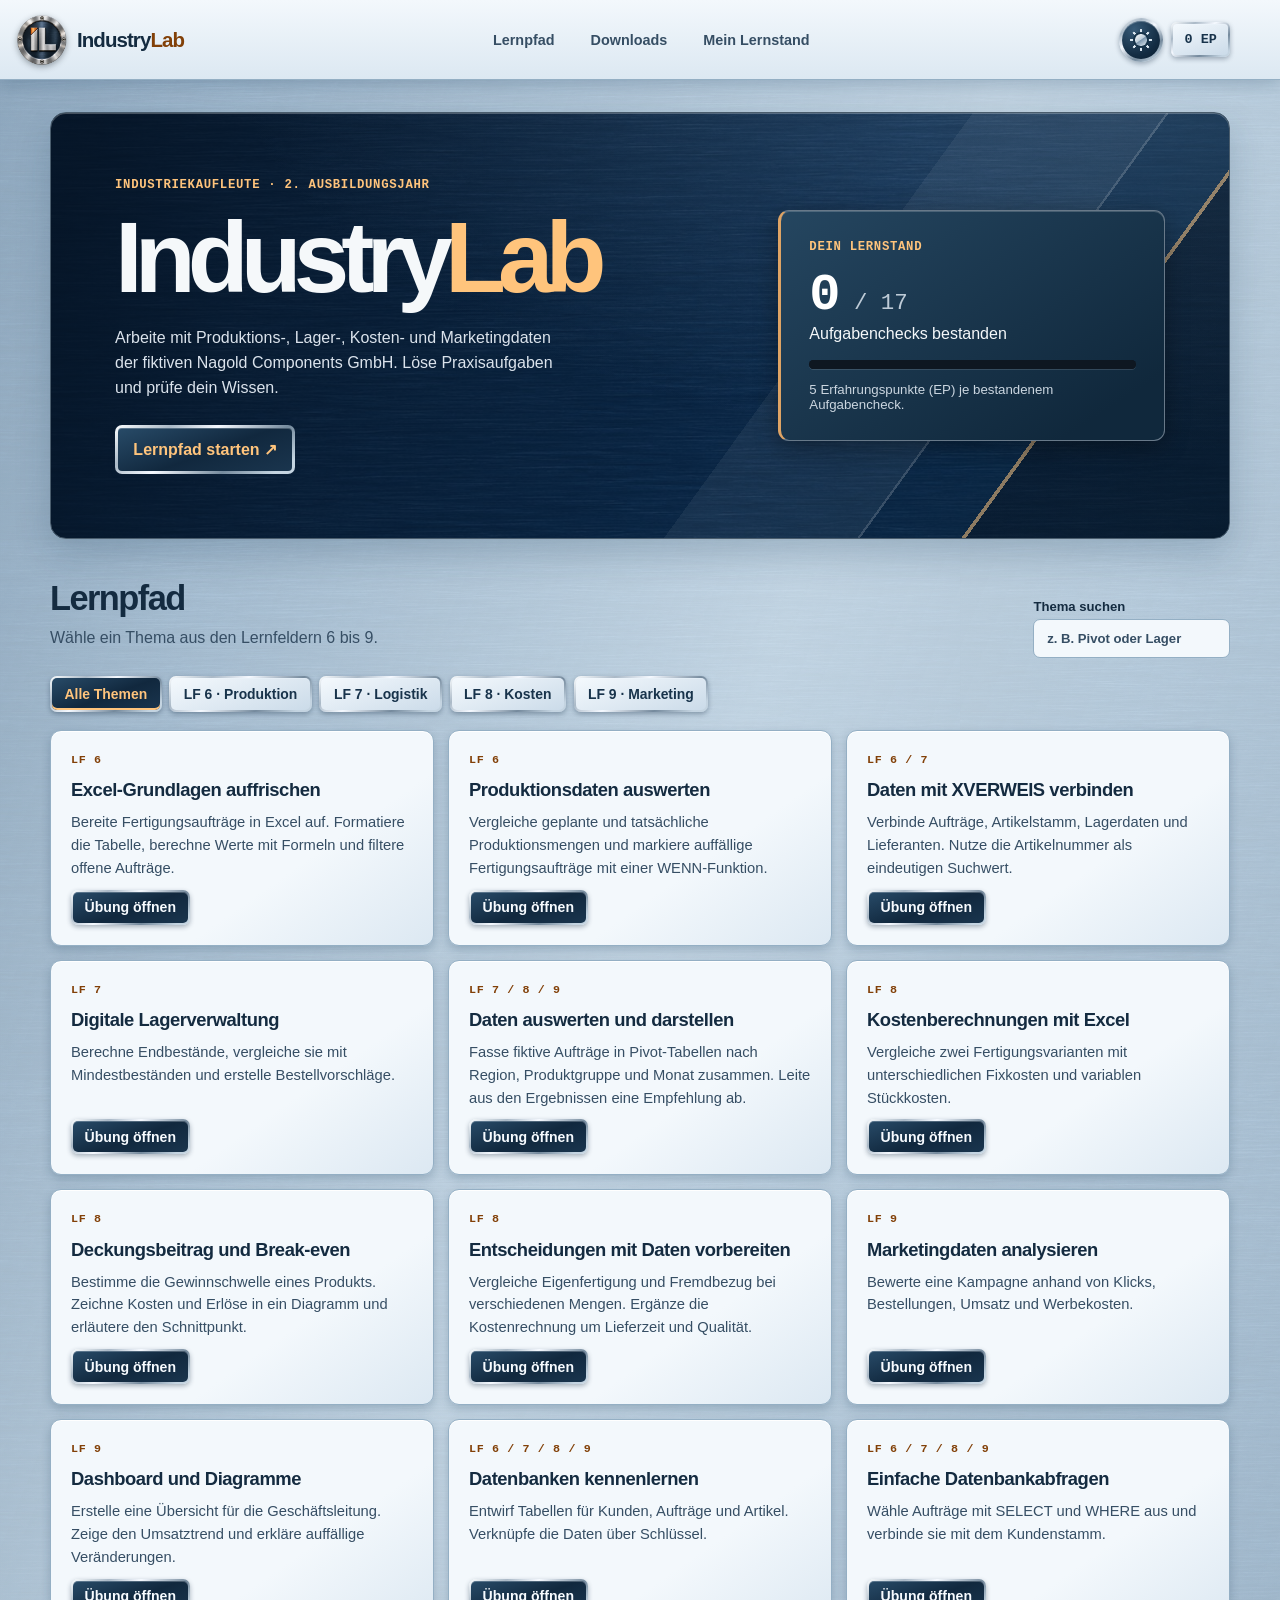
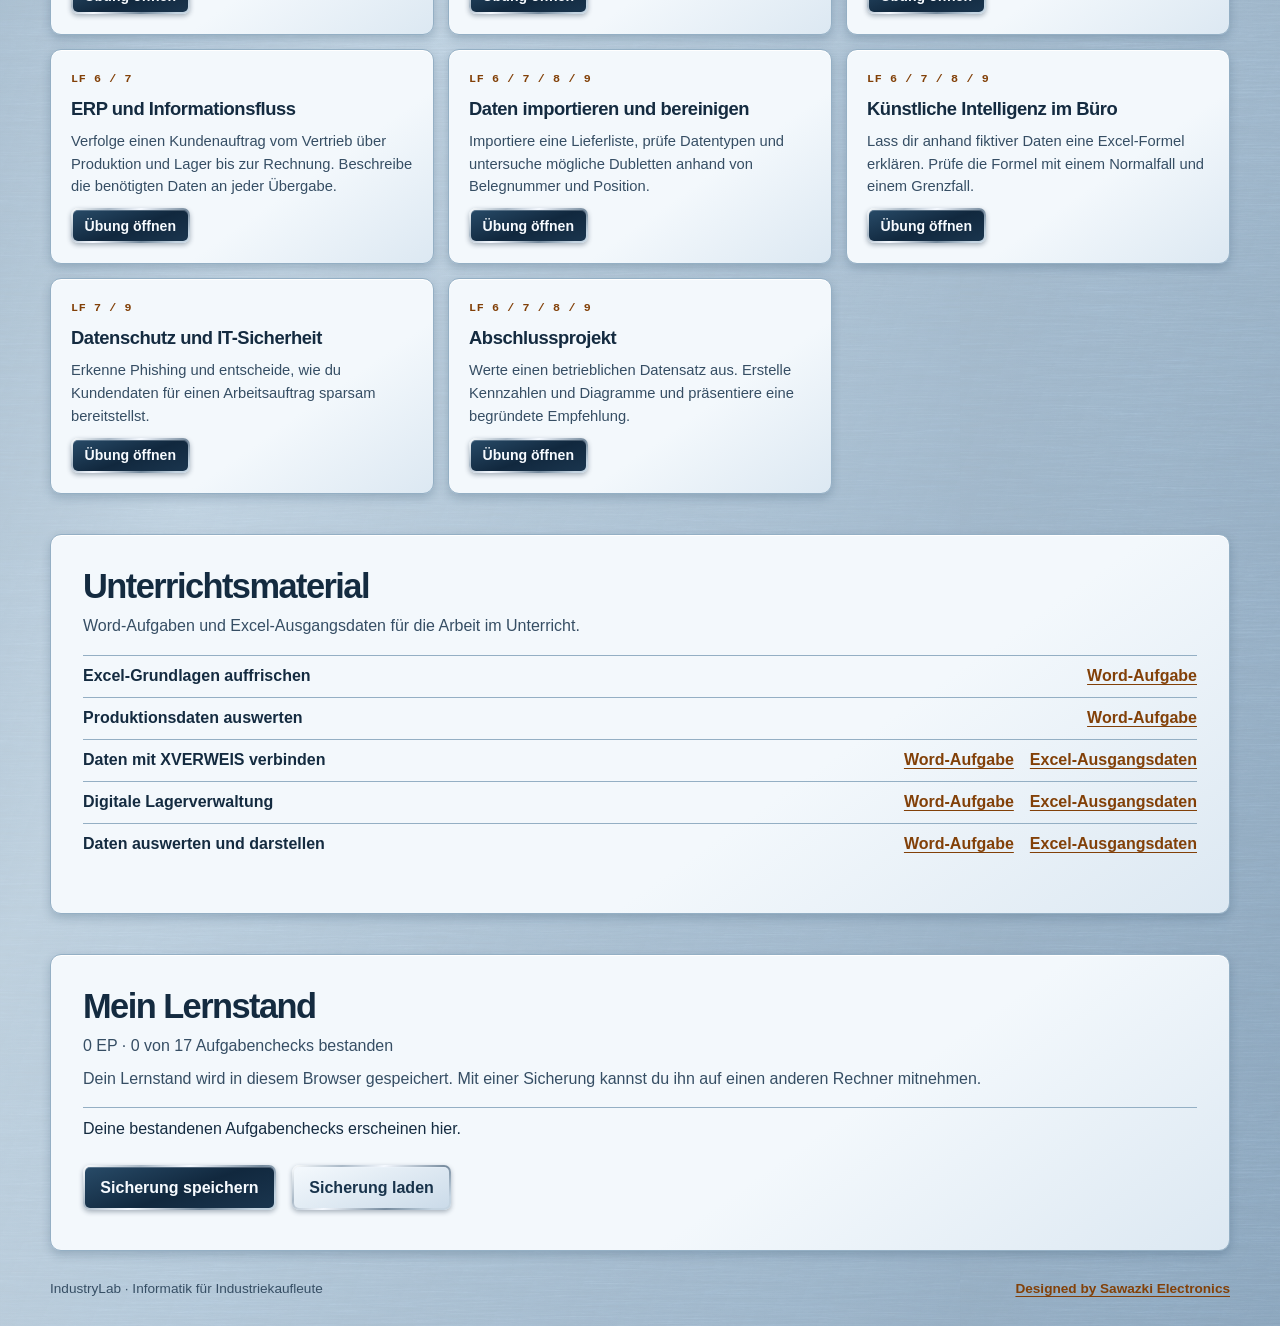
==== index.html @ a3a450f9 "Publish metallic theme switch to the left of EP" ====
<!doctype html>
<html lang="de">
<head>
  <meta charset="utf-8">
  <meta name="viewport" content="width=device-width,initial-scale=1">
  <meta name="description" content="Interaktive Übungen und Unterrichtsmaterial für Industriekaufleute im zweiten Ausbildungsjahr.">
  <title>IndustryLab – Lernwerkstatt für Industriekaufleute</title>
  <script src="./theme.js"></script>
  <link rel="icon" type="image/png" href="./industrylab-logo.png">
  <link rel="stylesheet" href="./styles.css">
  <script type="module" src="./app.mjs"></script>
</head>
<body>
  <a class="skip" href="#main">Zum Inhalt</a>
  <header class="top"><div class="shell bar">
    <a class="brand" href="./#top" aria-label="IndustryLab – Startseite"><img class="brand-mark" src="./industrylab-logo.png" width="52" height="52" alt=""> <span>Industry<span class="brand-accent">Lab</span></span></a>
    <nav aria-label="Hauptnavigation">
      <a href="#lernfelder">Lernpfad</a><a href="#material">Downloads</a><a href="#fortschritt">Mein Lernstand</a>
    </nav>
    <div class="header-tools">
      <button class="theme-toggle" id="theme-toggle" type="button" aria-label="Dunkelmodus" aria-pressed="false" title="Hellen oder dunklen Modus wählen" hidden>
        <span class="theme-sun" aria-hidden="true"></span><span class="theme-moon" aria-hidden="true"></span>
      </button>
      <a href="#fortschritt" class="points" id="top-points">0 EP</a>
    </div>
  </div></header>
  <main id="main" class="shell">
    <section class="hero" id="start">
      <div class="hero-copy">
        <p class="eyebrow">Industriekaufleute · 2. Ausbildungsjahr</p>
        <h1>Industry<span>Lab</span></h1>
        <p class="intro">Arbeite mit Produktions-, Lager-, Kosten- und Marketingdaten der fiktiven Nagold Components GmbH. Löse Praxisaufgaben und prüfe dein Wissen.</p>
        <a class="button" id="continue" href="#lernfelder">Lernpfad starten <span aria-hidden="true">↗</span></a>
      </div>
      <div class="hero-progress">
        <p class="eyebrow">Dein Lernstand</p>
        <p class="progress-count"><strong id="done">0</strong><span id="count"> / 17</span></p>
        <p>Aufgabenchecks bestanden</p>
        <progress id="progress" max="17" value="0" aria-label="Bestandene Aufgabenchecks"></progress>
        <p class="hero-note">5 Erfahrungspunkte (EP) je bestandenem Aufgabencheck.</p>
      </div>
    </section>

    <section class="section" id="lernfelder">
      <div class="section-head"><div><h2>Lernpfad</h2><p>Wähle ein Thema aus den Lernfeldern 6 bis 9.</p></div>
      <label class="search">Thema suchen<input id="search" type="search" placeholder="z. B. Pivot oder Lager"></label></div>
      <div id="filters" class="filters" role="group" aria-label="Nach Lernfeld filtern"></div>
      <p id="results" class="sr-only" role="status"></p>
      <div id="cards" class="cards"></div>
      <noscript>Aktiviere JavaScript für Übungen, Downloads und Lernstand.</noscript>
    </section>

    <section class="section panel" id="material">
      <h2>Unterrichtsmaterial</h2><p>Word-Aufgaben und Excel-Ausgangsdaten für die Arbeit im Unterricht.</p>
      <ul class="material-list" id="downloads"></ul>
    </section>

    <section class="section panel" id="fortschritt">
      <h2>Mein Lernstand</h2>
      <p id="balance"></p>
      <p>Dein Lernstand wird in diesem Browser gespeichert. Mit einer Sicherung kannst du ihn auf einen anderen Rechner mitnehmen.</p>
      <ul class="ledger" id="ledger"></ul>
      <div class="actions">
        <button id="export" type="button">Sicherung speichern</button>
        <button id="import" class="secondary" type="button">Sicherung laden</button>
        <input type="file" id="backup-file" accept=".json,application/json" hidden>
      </div>
      <p id="backup-status" role="status"></p>
    </section>
  </main>
  <footer class="shell footer">
    <span>IndustryLab · Informatik für Industriekaufleute</span>
    <a class="footer-credit" href="https://jakobsawazki.github.io/sawazki-electronics/">Designed by Sawazki Electronics</a>
  </footer>

  <dialog id="lesson" aria-labelledby="lesson-title">
    <div class="dialog-top"><span id="lesson-label" class="eyebrow"></span><button id="close" class="secondary" type="button">Schließen</button></div>
    <h2 id="lesson-title" tabindex="-1"></h2>
    <p id="lesson-brief"></p>
    <div id="lesson-files"></div>
    <div id="scenario"></div>
    <form id="quiz"></form>
  </dialog>
</body>
</html>
---- styles.css ----
* { box-sizing: border-box; }
:root {
  color-scheme: light;
  scroll-padding-block-start: 5rem;
  font-family: "Inter", "Segoe UI", sans-serif;
  color: var(--ink);
  background-color: var(--metal-base);
  --ink: #142b40;
  --muted: #364e64;
  --surface: #f3f8fc;
  --inset: #dce8f2;
  --line: #94afc4;
  --bevel: #fff;
  --metal-base: #b5cde0;
  --metal-wash: #d1e4f2c4;
  --metal-shade: #224b742c;
  --metal-sheen: #ebf6fd65;
  --edge: #a85312;
  --link: #824008;
  --accent: #ffc47c;
  --silver-rim: linear-gradient(145deg, #fcfeff 0%, #aab9c7 23%, #f5f9ff 42%, #758a9d 70%, #c4d4e1 91%);
  --navy-face: linear-gradient(160deg, #284b68, #11283e 54%, #1a354e);
  --quiet-face: linear-gradient(160deg, #f4f9fd, #cbdbe9);
  --quiet-ink: #18334b;
  --control-shadow: #0b213b54;
  --selected: #d8e8f4;
  --shadow: #16375736;
  --focus: #733200;
}

:root[data-theme="dark"] {
  color-scheme: dark;
  --ink: #eff6fc;
  --muted: #bfcedc;
  --surface: #172d41;
  --inset: #0e2235;
  --line: #486781;
  --bevel: #d5ecff24;
  --metal-base: #102539;
  --metal-wash: #0d25465c;
  --metal-shade: #030e1ebf;
  --metal-sheen: #29578121;
  --edge: #ffb565;
  --link: #ffbf78;
  --quiet-face: linear-gradient(160deg, #203d58, #122b42);
  --quiet-ink: #e7f2fd;
  --control-shadow: #020e1bb5;
  --selected: #244c6a;
  --shadow: #0008;
  --focus: #ffb565;
}

body {
  margin: 0;
  min-height: 100vh;
  background-image:
    linear-gradient(112deg, var(--metal-shade), var(--metal-sheen) 42%, var(--metal-shade)),
    linear-gradient(var(--metal-wash), var(--metal-wash)),
    url("./brushed-blue-steel.jpg");
  background-size: auto, auto, 960px auto;
}
a { color: inherit; }
a, button, input { -webkit-tap-highlight-color: transparent; }
button, input { font: inherit; }
button, .button { cursor: pointer; }
:focus-visible { outline: 3px solid var(--focus); outline-offset: 4px; }
.shell { width: min(1180px, calc(100% - 64px)); margin-inline: auto; }
.skip { position: absolute; top: -5rem; left: 1rem; }
.skip:focus { top: 1rem; z-index: 6; background: var(--surface); padding: .6rem; }
.top {
  position: sticky;
  inset-block-start: 0;
  z-index: 5;
  background: linear-gradient(180deg, var(--surface), var(--inset));
  border-bottom: 1px solid var(--line);
  box-shadow: 0 4px 16px var(--shadow);
}
.bar {
  width: 100%;
  padding-inline: 16px max(32px, calc((100% - 1180px) / 2));
  min-height: 79px;
  display: flex;
  align-items: center;
  justify-content: space-between;
  gap: 18px;
}
.brand {
  display: inline-flex;
  align-items: center;
  gap: 9px;
  font-size: 1.28rem;
  font-weight: 850;
  letter-spacing: -.045em;
  text-decoration: none;
  white-space: nowrap;
}
.brand-mark { width: 52px; height: 52px; object-fit: contain; filter: drop-shadow(0 2px 3px #09121a60); }
.brand-accent { color: var(--link); }
nav { display: flex; gap: clamp(12px, 3vw, 36px); }
nav a { font-size: .9rem; font-weight: 650; text-decoration: none; color: var(--muted); }
nav a:hover, .download:hover { text-decoration: underline; }
.header-tools { display: flex; align-items: center; gap: .55rem; }
.points {
  --control-face: var(--quiet-face);
  --control-ink: var(--quiet-ink);
  border-radius: 6px;
  padding: .5rem .7rem;
  font: 750 .84rem "IBM Plex Mono", Consolas, monospace;
  text-decoration: none;
  white-space: nowrap;
}
.theme-toggle {
  width: 44px;
  height: 44px;
  padding: 0;
  flex: none;
  border-width: 3px;
  border-radius: 50%;
  --control-face: radial-gradient(circle at 32% 22%, #375a77, #132c43 65%, #0a1c2d);
  --icon-steel: linear-gradient(145deg, #fff, #bdcdda 46%, #7e98af 51%, #e5eef5);
}
.theme-toggle[hidden] { display: none; }
.theme-sun, .theme-moon {
  position: relative;
  width: 22px;
  height: 22px;
  border-radius: 50%;
}
.theme-sun {
  background: repeating-conic-gradient(from -7deg, #dce8f2 0deg 14deg, transparent 14deg 45deg);
}
.theme-sun::before {
  content: "";
  position: absolute;
  inset: 5px;
  border-radius: 50%;
  background: var(--icon-steel);
  box-shadow: 0 0 0 2px #17334a;
}
.theme-moon {
  display: none;
  background: var(--icon-steel);
  mask-image: radial-gradient(circle at 74% 25%, transparent 0 43%, #000 47%);
  transform: rotate(-12deg);
}
[data-theme="dark"] .theme-moon { display: block; }
[data-theme="dark"] .theme-sun { display: none; }

.hero {
  position: relative;
  isolation: isolate;
  overflow: hidden;
  margin-top: 32px;
  padding: clamp(25px, 5vw, 64px);
  border: 1px solid #4a5d6d;
  border-radius: 16px;
  background:
    radial-gradient(ellipse at 90% -18%, #7095b747, transparent 59%),
    linear-gradient(115deg, #061425e6 4%, #0c2440a3 63%, #0a233ac7),
    url("./brushed-blue-steel.jpg") center / cover #0e2133;
  box-shadow: inset 0 1px #ffffff40, 0 15px 35px var(--shadow);
  color: #f5f8fa;
  display: grid;
  grid-template-columns: minmax(0, 1.55fr) minmax(0, 1fr);
  gap: clamp(24px, 5vw, 68px);
  align-items: center;
}
.hero::before {
  content: "";
  position: absolute;
  inset: 0;
  z-index: -1;
  background: linear-gradient(126deg, transparent 62%, #ffffff0e 62% 75%, #ffffff30 75% 75.18%, transparent 75.18% 82%, #ffc47c88 82% 82.3%, #080d1659 82.3%);
}
.hero-copy, .hero-progress { min-width: 0; }
.eyebrow { font: 700 .77rem/1.4 "IBM Plex Mono", Consolas, monospace; letter-spacing: .055em; text-transform: uppercase; margin: 0; }
.hero .eyebrow { color: var(--accent); }
h1 { font-size: clamp(2.9rem, 7.8vw, 6.55rem); line-height: .96; letter-spacing: -.08em; margin: 16px 0 20px; }
h1 span { color: var(--accent); }
.intro { max-width: 51ch; color: #dbe3ec; line-height: 1.55; margin: 0 0 25px; }
.button, button {
  border-radius: 7px;
  display: inline-flex;
  align-items: center;
  justify-content: center;
  gap: .65rem;
  font-weight: 750;
  padding: .72rem .96rem;
  text-decoration: none;
}
.button, button, .points {
  border: 2px solid transparent;
  background: var(--control-face, var(--navy-face)) padding-box, var(--silver-rim) border-box;
  box-shadow: inset 0 1px #eff8ff40, 0 2px 5px var(--control-shadow);
  color: var(--control-ink, #f7fbff);
}
.button {
  --control-ink: var(--accent);
  border-width: 3px;
}
.button:hover, button:hover, .points:hover { filter: brightness(1.14); }
.button:active, button:active, .points:active { box-shadow: inset 0 2px 6px #00112150; }
button:disabled { cursor: default; opacity: .65; }
.secondary { --control-face: var(--quiet-face); --control-ink: var(--quiet-ink); }
.hero :focus-visible { outline-color: var(--accent); }
.hero-progress {
  padding: clamp(17px, 3vw, 28px);
  background: linear-gradient(147deg, #254660, #10283c 86%);
  border: 1px solid #687989;
  border-left: 3px solid #dfa465;
  border-radius: 11px;
  box-shadow: inset 0 1px #ffffff30, 0 6px 24px #0005;
}
.hero-progress p { margin: 0; }
.hero-progress .progress-count { margin: 10px 0 0; font: 1.4rem "IBM Plex Mono", Consolas, monospace; color: #becbd7; }
.progress-count strong { font-size: 3.25rem; color: #fff; }
progress { display: block; width: 100%; height: 9px; margin: 17px 0 13px; appearance: none; border: 0; background: #0e1721; border-radius: 10px; overflow: hidden; box-shadow: 0 1px #ffffff22; }
progress::-webkit-progress-bar { background: #0e1721; }
progress::-webkit-progress-value { background: linear-gradient(90deg, #df924c, var(--accent)); }
progress::-moz-progress-bar { background: linear-gradient(90deg, #df924c, var(--accent)); }
.hero-progress .hero-note { font-size: .83rem; color: #cbd6e0; }

.section { margin-top: 40px; scroll-margin-top: 16px; }
.section-head { display: flex; align-items: end; justify-content: space-between; gap: 16px; }
h2 { font-size: clamp(1.55rem, 4vw, 2.15rem); letter-spacing: -.045em; margin: 0; }
.section p, dialog p { color: var(--muted); line-height: 1.55; margin: .5rem 0; }
.search { display: grid; gap: .3rem; font-size: .82rem; color: var(--ink); font-weight: 700; }
.search input, .scenario-fields input { padding: .7rem .8rem; border: 1px solid var(--line); border-radius: 7px; min-width: 0; background: var(--surface); color: var(--ink); }
.search input::placeholder { color: var(--muted); opacity: 1; }
.filters { display: flex; flex-wrap: wrap; gap: .48rem; margin: 18px 0; }
.filters button {
  --control-face: var(--quiet-face);
  --control-ink: var(--quiet-ink);
  padding: .5rem .78rem;
  font-size: .87rem;
}
.filters button[aria-pressed="true"] {
  --control-face: var(--navy-face);
  --control-ink: var(--accent);
  box-shadow: inset 0 -2px #ffc47c, 0 2px 5px var(--control-shadow);
}
.cards { display: grid; grid-template-columns: repeat(3, minmax(0, 1fr)); gap: 14px; }
.card, .panel {
  background: linear-gradient(145deg, var(--surface) 64%, var(--inset));
  border: 1px solid var(--line);
  border-radius: 11px;
  padding: 20px;
  box-shadow: inset 0 1px var(--bevel), 0 4px 10px var(--shadow);
}
.card { min-height: 184px; display: flex; flex-direction: column; gap: 10px; }
.card h3 { font-size: 1.15rem; letter-spacing: -.024em; margin: 0; }
.card p { font-size: .92rem; margin: 0; }
.card .eyebrow { color: var(--link); font-size: .73rem; }
.card button { margin-top: auto; align-self: flex-start; padding: .47rem .72rem; font-size: .88rem; }
.panel { padding: clamp(18px, 4vw, 32px); }
.material-list, .ledger { padding: 0; margin: 16px 0; list-style: none; }
.material-list li, .ledger li { display: flex; align-items: baseline; justify-content: space-between; flex-wrap: wrap; gap: .5rem 1rem; border-top: 1px solid var(--line); padding: .72rem 0; }
.downloads, .actions { display: flex; flex-wrap: wrap; gap: .55rem 1rem; }
.download { color: var(--link); font-weight: 750; text-underline-offset: .2em; }
.footer {
  display: flex;
  flex-wrap: wrap;
  justify-content: space-between;
  align-items: baseline;
  gap: .75rem 1.5rem;
  padding-block: 30px;
  color: var(--muted);
  font-size: .85rem;
}
.footer-credit {
  margin-inline-start: auto;
  color: var(--link);
  font-weight: 700;
  text-align: end;
  text-underline-offset: .2em;
}
dialog {
  background: var(--surface);
  color: var(--ink);
  width: min(670px, calc(100% - 24px));
  max-height: calc(100dvh - 24px);
  padding: clamp(16px, 4vw, 30px);
  border: 1px solid var(--line);
  border-radius: 12px;
  box-shadow: inset 0 1px var(--bevel), 0 14px 55px #0007;
}
dialog::backdrop { background: #08121bc4; }
.dialog-top { display: flex; justify-content: space-between; gap: 1rem; align-items: center; margin-bottom: 12px; }
#lesson-files { margin: 15px 0; }
fieldset { border: 1px solid var(--line); border-radius: 8px; margin: 20px 0 12px; padding: 14px; min-inline-size: 0; }
legend { font-weight: 750; }
.answer { display: flex; align-items: baseline; gap: .5rem; padding: .48rem; cursor: pointer; }
.answer input { accent-color: var(--edge); }
.answer:has(:checked) { background: var(--selected); border-radius: 6px; }
.scenario { padding: 12px; border: 1px solid var(--line); border-radius: 8px; background: var(--inset); }
.scenario summary { cursor: pointer; font-weight: 750; }
.scenario-fields { display: grid; grid-template-columns: repeat(auto-fit, minmax(130px, 1fr)); gap: .6rem; margin-block: 12px; }
.scenario-fields label { display: grid; gap: .3rem; font-size: .86rem; }
.scenario-fields input { width: 100%; padding: .4rem; }
.sr-only { position: absolute; width: 1px; height: 1px; overflow: hidden; clip-path: inset(50%); white-space: nowrap; }

@media (max-width: 850px) {
  .cards { grid-template-columns: repeat(2, minmax(0, 1fr)); }
  .hero { grid-template-columns: minmax(0, 1.3fr) minmax(0, 1fr); }
}
@media (max-width: 620px) {
  :root { scroll-padding-block-start: 7.5rem; }
  .shell { width: calc(100% - 28px); }
  .bar { width: 100%; flex-wrap: wrap; padding: 8px 12px 12px; gap: 8px; }
  nav { order: 3; width: 100%; justify-content: space-between; flex-wrap: wrap; border-top: 1px solid var(--line); padding-top: 10px; }
  .brand-mark { width: 44px; height: 44px; }
  .hero { grid-template-columns: minmax(0, 1fr); margin-top: 16px; }
  .section-head { align-items: stretch; flex-direction: column; }
  .cards { grid-template-columns: 1fr; }
  .card { min-height: 0; }
}
@media (forced-colors: active) {
  .button, button, .points { border-color: ButtonText; }
  .filters button[aria-pressed="true"] { border-color: Highlight; }
  .theme-sun, .theme-moon {
    background: none;
    mask-image: none;
    transform: none;
    font: 22px/1 "Segoe UI Symbol", sans-serif;
  }
  .theme-sun::before, .theme-moon::before { position: static; background: none; box-shadow: none; }
  .theme-sun::before { content: "☼"; }
  .theme-moon::before { content: "☾"; }
}
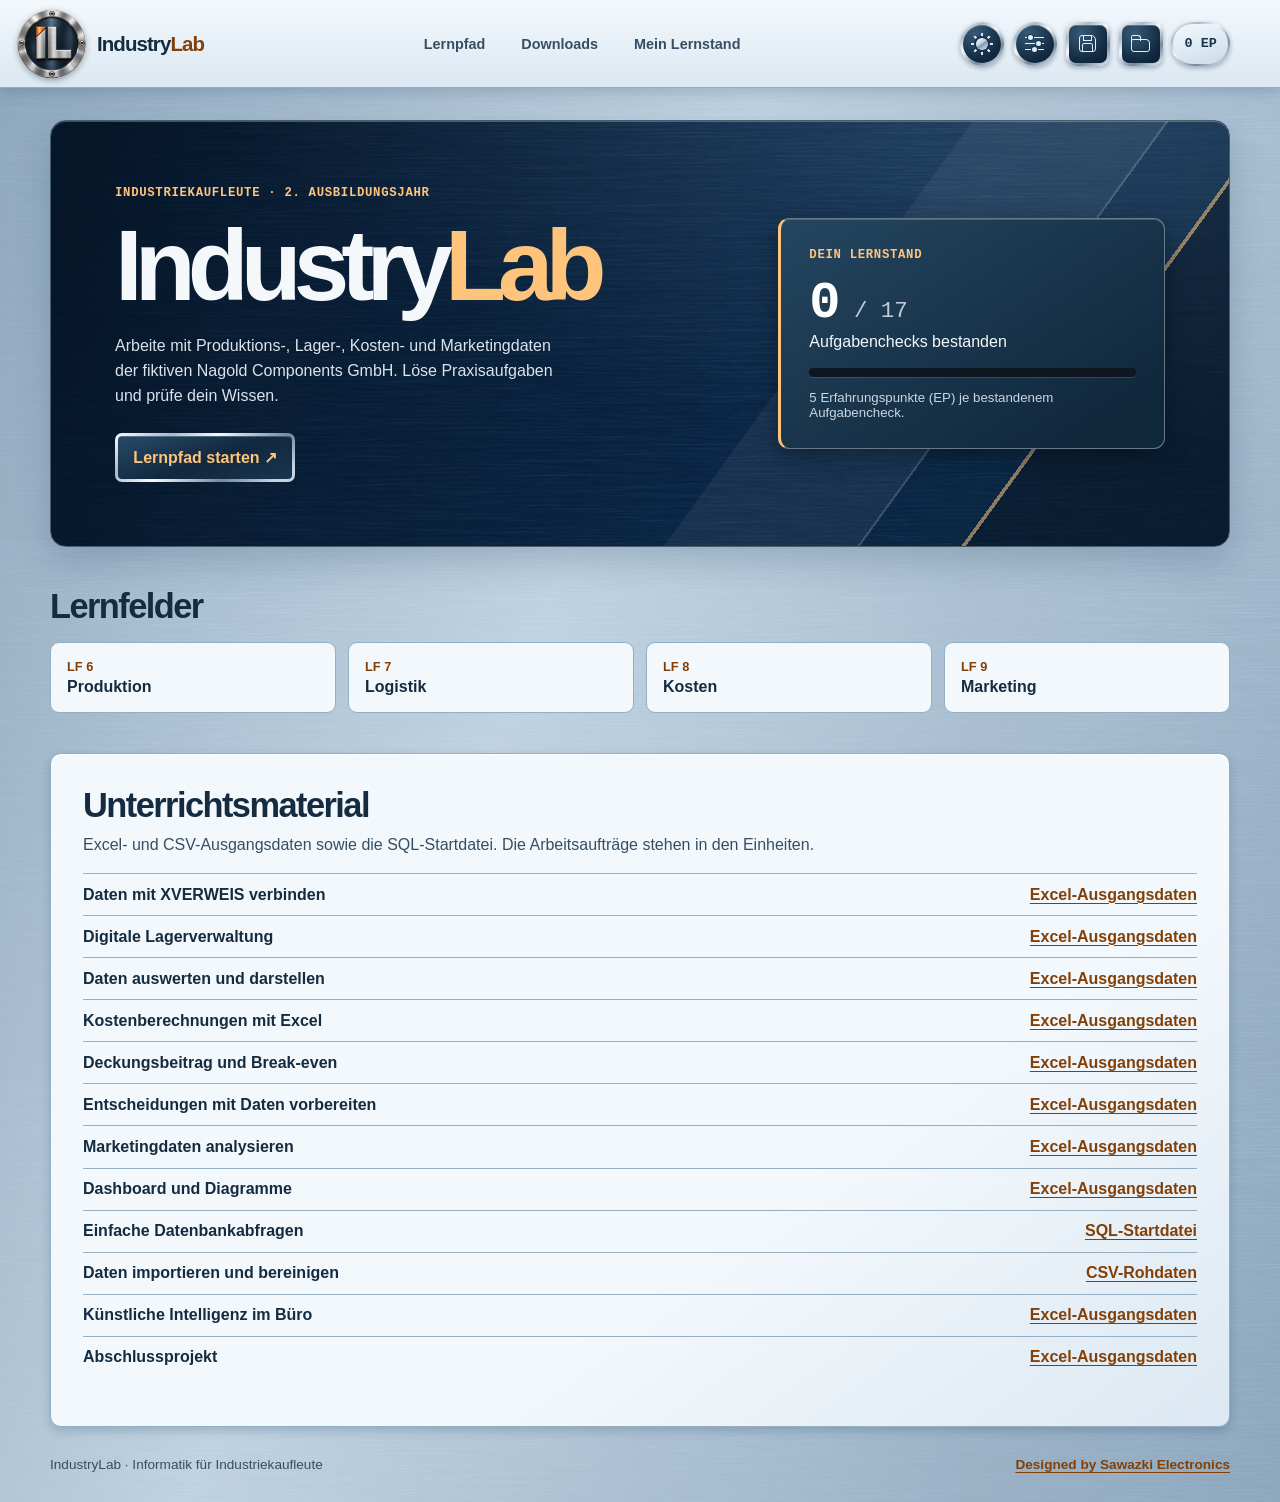
==== commit 860b5bb3: "Publish IndustryLab learning units for W2KI1" ====
--- a/index.html
+++ b/index.html
@@ -1,85 +1,124 @@
-<!doctype html>
-<html lang="de">
-<head>
-  <meta charset="utf-8">
-  <meta name="viewport" content="width=device-width,initial-scale=1">
-  <meta name="description" content="Interaktive Übungen und Unterrichtsmaterial für Industriekaufleute im zweiten Ausbildungsjahr.">
-  <title>IndustryLab – Lernwerkstatt für Industriekaufleute</title>
-  <script src="./theme.js"></script>
-  <link rel="icon" type="image/png" href="./industrylab-logo.png">
-  <link rel="stylesheet" href="./styles.css">
-  <script type="module" src="./app.mjs"></script>
-</head>
-<body>
-  <a class="skip" href="#main">Zum Inhalt</a>
-  <header class="top"><div class="shell bar">
-    <a class="brand" href="./#top" aria-label="IndustryLab – Startseite"><img class="brand-mark" src="./industrylab-logo.png" width="52" height="52" alt=""> <span>Industry<span class="brand-accent">Lab</span></span></a>
-    <nav aria-label="Hauptnavigation">
-      <a href="#lernfelder">Lernpfad</a><a href="#material">Downloads</a><a href="#fortschritt">Mein Lernstand</a>
-    </nav>
-    <div class="header-tools">
-      <button class="theme-toggle" id="theme-toggle" type="button" aria-label="Dunkelmodus" aria-pressed="false" title="Hellen oder dunklen Modus wählen" hidden>
-        <span class="theme-sun" aria-hidden="true"></span><span class="theme-moon" aria-hidden="true"></span>
-      </button>
-      <a href="#fortschritt" class="points" id="top-points">0 EP</a>
-    </div>
-  </div></header>
-  <main id="main" class="shell">
-    <section class="hero" id="start">
-      <div class="hero-copy">
-        <p class="eyebrow">Industriekaufleute · 2. Ausbildungsjahr</p>
-        <h1>Industry<span>Lab</span></h1>
-        <p class="intro">Arbeite mit Produktions-, Lager-, Kosten- und Marketingdaten der fiktiven Nagold Components GmbH. Löse Praxisaufgaben und prüfe dein Wissen.</p>
-        <a class="button" id="continue" href="#lernfelder">Lernpfad starten <span aria-hidden="true">↗</span></a>
-      </div>
-      <div class="hero-progress">
-        <p class="eyebrow">Dein Lernstand</p>
-        <p class="progress-count"><strong id="done">0</strong><span id="count"> / 17</span></p>
-        <p>Aufgabenchecks bestanden</p>
-        <progress id="progress" max="17" value="0" aria-label="Bestandene Aufgabenchecks"></progress>
-        <p class="hero-note">5 Erfahrungspunkte (EP) je bestandenem Aufgabencheck.</p>
-      </div>
-    </section>
-
-    <section class="section" id="lernfelder">
-      <div class="section-head"><div><h2>Lernpfad</h2><p>Wähle ein Thema aus den Lernfeldern 6 bis 9.</p></div>
-      <label class="search">Thema suchen<input id="search" type="search" placeholder="z. B. Pivot oder Lager"></label></div>
-      <div id="filters" class="filters" role="group" aria-label="Nach Lernfeld filtern"></div>
-      <p id="results" class="sr-only" role="status"></p>
-      <div id="cards" class="cards"></div>
-      <noscript>Aktiviere JavaScript für Übungen, Downloads und Lernstand.</noscript>
-    </section>
-
-    <section class="section panel" id="material">
-      <h2>Unterrichtsmaterial</h2><p>Word-Aufgaben und Excel-Ausgangsdaten für die Arbeit im Unterricht.</p>
-      <ul class="material-list" id="downloads"></ul>
-    </section>
-
-    <section class="section panel" id="fortschritt">
-      <h2>Mein Lernstand</h2>
-      <p id="balance"></p>
-      <p>Dein Lernstand wird in diesem Browser gespeichert. Mit einer Sicherung kannst du ihn auf einen anderen Rechner mitnehmen.</p>
-      <ul class="ledger" id="ledger"></ul>
-      <div class="actions">
-        <button id="export" type="button">Sicherung speichern</button>
-        <button id="import" class="secondary" type="button">Sicherung laden</button>
-        <input type="file" id="backup-file" accept=".json,application/json" hidden>
-      </div>
-      <p id="backup-status" role="status"></p>
-    </section>
-  </main>
-  <footer class="shell footer">
-    <span>IndustryLab · Informatik für Industriekaufleute</span>
-    <a class="footer-credit" href="https://jakobsawazki.github.io/sawazki-electronics/">Designed by Sawazki Electronics</a>
-  </footer>
-
-  <dialog id="lesson" aria-labelledby="lesson-title">
-    <div class="dialog-top"><span id="lesson-label" class="eyebrow"></span><button id="close" class="secondary" type="button">Schließen</button></div>
-    <h2 id="lesson-title" tabindex="-1"></h2>
-    <p id="lesson-brief"></p>
-    <div id="lesson-files"></div>
-    <div id="scenario"></div>
-    <form id="quiz"></form>
-  </dialog>
-</body>
-</html>
+<!doctype html>
+<html lang="de">
+<head>
+  <meta charset="utf-8">
+  <meta name="viewport" content="width=device-width,initial-scale=1">
+  <meta name="description" content="Interaktive Übungen und Unterrichtsmaterial für Industriekaufleute im zweiten Ausbildungsjahr.">
+  <title>IndustryLab – Lernwerkstatt für Industriekaufleute</title>
+  <script src="./theme.js"></script>
+  <link rel="icon" type="image/png" href="./industrylab-logo.png">
+  <link rel="stylesheet" href="./styles.css">
+  <script type="module" src="./app.mjs"></script>
+</head>
+<body>
+  <a class="skip" href="#main">Zum Inhalt</a>
+  <header class="top"><div class="shell bar">
+    <a class="brand" href="./#top" aria-label="IndustryLab – Startseite"><img class="brand-mark" src="./industrylab-logo.png" width="72" height="72" alt=""> <span>Industry<span class="brand-accent">Lab</span></span></a>
+    <nav aria-label="Hauptnavigation">
+      <a href="./lernpfad.html">Lernpfad</a><a href="#material">Downloads</a><button id="open-progress" class="nav-action" type="button" aria-haspopup="dialog" aria-controls="profile">Mein Lernstand</button>
+    </nav>
+    <div class="header-tools">
+      <button class="theme-toggle" id="theme-toggle" type="button" aria-label="Dunkelmodus" aria-pressed="false" title="Hellen oder dunklen Modus wählen" hidden>
+        <span class="theme-sun" aria-hidden="true"></span><span class="theme-moon" aria-hidden="true"></span>
+      </button>
+      <button class="appearance-toggle" id="appearance-toggle" type="button" aria-label="Darstellung anpassen" aria-haspopup="dialog" aria-controls="appearance" title="Darstellung anpassen" hidden>
+        <span class="sliders-icon" aria-hidden="true"><span></span><span></span><span></span></span>
+      </button>
+      <button class="backup-icon" id="quick-export" type="button" aria-label="Sicherung speichern" title="Sicherung speichern">
+        <span class="disk-icon" aria-hidden="true"></span>
+      </button>
+      <button class="backup-icon" id="quick-import" type="button" aria-label="Sicherung laden" title="Sicherung laden">
+        <span class="folder-icon" aria-hidden="true"></span>
+      </button>
+      <button class="points" id="top-points" type="button" aria-haspopup="dialog" aria-controls="profile" aria-label="Lernprofil öffnen · 0 EP">0 EP</button>
+    </div>
+  </div></header>
+  <main id="main" class="shell">
+    <section class="hero" id="start">
+      <div class="hero-copy">
+        <p class="eyebrow">Industriekaufleute · 2. Ausbildungsjahr</p>
+        <h1>Industry<span>Lab</span></h1>
+        <p class="intro">Arbeite mit Produktions-, Lager-, Kosten- und Marketingdaten der fiktiven Nagold Components GmbH. Löse Praxisaufgaben und prüfe dein Wissen.</p>
+        <a class="button" id="continue" href="./lernpfad.html">Lernpfad starten <span aria-hidden="true">↗</span></a>
+      </div>
+      <div class="hero-progress">
+        <p class="eyebrow">Dein Lernstand</p>
+        <p class="progress-count"><strong id="done">0</strong><span id="count"> / 17</span></p>
+        <p>Aufgabenchecks bestanden</p>
+        <progress id="progress" max="17" value="0" aria-label="Bestandene Aufgabenchecks"></progress>
+        <p class="hero-note">5 Erfahrungspunkte (EP) je bestandenem Aufgabencheck.</p>
+      </div>
+    </section>
+
+    <section class="section" aria-labelledby="start-themen">
+      <h2 id="start-themen">Lernfelder</h2>
+      <ul class="home-fields">
+        <li><a href="./lernpfad.html?lf=6"><span>LF 6</span>Produktion</a></li>
+        <li><a href="./lernpfad.html?lf=7"><span>LF 7</span>Logistik</a></li>
+        <li><a href="./lernpfad.html?lf=8"><span>LF 8</span>Kosten</a></li>
+        <li><a href="./lernpfad.html?lf=9"><span>LF 9</span>Marketing</a></li>
+      </ul>
+    </section>
+
+    <section class="section panel" id="material">
+      <h2>Unterrichtsmaterial</h2><p>Excel- und CSV-Ausgangsdaten sowie die SQL-Startdatei. Die Arbeitsaufträge stehen in den Einheiten.</p>
+      <ul class="material-list" id="downloads"></ul>
+    </section>
+
+  </main>
+  <footer class="shell footer">
+    <span>IndustryLab · Informatik für Industriekaufleute</span>
+    <a class="footer-credit" href="https://jakobsawazki.github.io/sawazki-electronics/">Designed by Sawazki Electronics</a>
+  </footer>
+
+  <dialog id="appearance" aria-labelledby="appearance-title">
+    <div class="dialog-top">
+      <div>
+        <p class="eyebrow" id="appearance-mode"></p>
+        <h2 id="appearance-title" tabindex="-1">Darstellung</h2>
+      </div>
+      <button id="close-appearance" class="secondary dialog-close-icon" type="button" aria-label="Schließen" title="Schließen">×</button>
+    </div>
+    <div id="appearance-fields"></div>
+    <p id="appearance-status" role="status"></p>
+    <div class="actions appearance-actions">
+      <button id="reset-appearance" class="secondary" type="button">Zurücksetzen</button>
+      <button id="done-appearance" type="button">Fertig</button>
+    </div>
+  </dialog>
+
+  <dialog id="profile" aria-labelledby="profile-title">
+    <div class="dialog-top">
+      <h2 id="profile-title">Dein Lernprofil</h2>
+      <button id="close-profile" class="secondary dialog-close-icon" type="button" aria-label="Schließen" title="Schließen">×</button>
+    </div>
+    <form id="profile-form">
+      <p>Dein Kürzel und deine Klasse sind freiwillig. Sie werden in diesem Browser und in deiner Sicherungsdatei gespeichert.</p>
+      <div class="profile-fields">
+        <label for="student-code">Schülerkürzel
+          <input id="student-code" name="studentCode" type="text" maxlength="24" autocomplete="off" spellcheck="false" placeholder="z. B. A.MÜL">
+        </label>
+        <label for="class-name">Klasse
+          <input id="class-name" name="className" type="text" maxlength="24" autocomplete="off" spellcheck="false" placeholder="z. B. KI2">
+        </label>
+      </div>
+      <button type="submit">Profil speichern</button>
+      <p id="profile-status" role="status"></p>
+    </form>
+    <section class="profile-progress" aria-labelledby="profile-progress-title">
+      <h3 id="profile-progress-title">Mein Lernstand</h3>
+      <p id="balance"></p>
+      <progress id="profile-progress" max="17" value="0" aria-label="Bestandene Aufgabenchecks"></progress>
+      <ul class="ledger" id="ledger"></ul>
+      <p>Eine Sicherung enthält dein freiwilliges Profil, deinen Lernstand und deine eingegebenen Antworten.</p>
+      <div class="actions">
+        <button id="export" type="button">Sicherung speichern</button>
+        <button id="import" class="secondary" type="button">Sicherung laden</button>
+      </div>
+      <p id="backup-status" role="status" tabindex="-1"></p>
+    </section>
+  </dialog>
+
+  <input type="file" id="backup-file" accept=".json,application/json" hidden>
+</body>
+</html>
--- a/styles.css
+++ b/styles.css
@@ -1,329 +1,506 @@
-* { box-sizing: border-box; }
-:root {
-  color-scheme: light;
-  scroll-padding-block-start: 5rem;
-  font-family: "Inter", "Segoe UI", sans-serif;
-  color: var(--ink);
-  background-color: var(--metal-base);
-  --ink: #142b40;
-  --muted: #364e64;
-  --surface: #f3f8fc;
-  --inset: #dce8f2;
-  --line: #94afc4;
-  --bevel: #fff;
-  --metal-base: #b5cde0;
-  --metal-wash: #d1e4f2c4;
-  --metal-shade: #224b742c;
-  --metal-sheen: #ebf6fd65;
-  --edge: #a85312;
-  --link: #824008;
-  --accent: #ffc47c;
-  --silver-rim: linear-gradient(145deg, #fcfeff 0%, #aab9c7 23%, #f5f9ff 42%, #758a9d 70%, #c4d4e1 91%);
-  --navy-face: linear-gradient(160deg, #284b68, #11283e 54%, #1a354e);
-  --quiet-face: linear-gradient(160deg, #f4f9fd, #cbdbe9);
-  --quiet-ink: #18334b;
-  --control-shadow: #0b213b54;
-  --selected: #d8e8f4;
-  --shadow: #16375736;
-  --focus: #733200;
-}
-
-:root[data-theme="dark"] {
-  color-scheme: dark;
-  --ink: #eff6fc;
-  --muted: #bfcedc;
-  --surface: #172d41;
-  --inset: #0e2235;
-  --line: #486781;
-  --bevel: #d5ecff24;
-  --metal-base: #102539;
-  --metal-wash: #0d25465c;
-  --metal-shade: #030e1ebf;
-  --metal-sheen: #29578121;
-  --edge: #ffb565;
-  --link: #ffbf78;
-  --quiet-face: linear-gradient(160deg, #203d58, #122b42);
-  --quiet-ink: #e7f2fd;
-  --control-shadow: #020e1bb5;
-  --selected: #244c6a;
-  --shadow: #0008;
-  --focus: #ffb565;
-}
-
-body {
-  margin: 0;
-  min-height: 100vh;
-  background-image:
-    linear-gradient(112deg, var(--metal-shade), var(--metal-sheen) 42%, var(--metal-shade)),
-    linear-gradient(var(--metal-wash), var(--metal-wash)),
-    url("./brushed-blue-steel.jpg");
-  background-size: auto, auto, 960px auto;
-}
-a { color: inherit; }
-a, button, input { -webkit-tap-highlight-color: transparent; }
-button, input { font: inherit; }
-button, .button { cursor: pointer; }
-:focus-visible { outline: 3px solid var(--focus); outline-offset: 4px; }
-.shell { width: min(1180px, calc(100% - 64px)); margin-inline: auto; }
-.skip { position: absolute; top: -5rem; left: 1rem; }
-.skip:focus { top: 1rem; z-index: 6; background: var(--surface); padding: .6rem; }
-.top {
-  position: sticky;
-  inset-block-start: 0;
-  z-index: 5;
-  background: linear-gradient(180deg, var(--surface), var(--inset));
-  border-bottom: 1px solid var(--line);
-  box-shadow: 0 4px 16px var(--shadow);
-}
-.bar {
-  width: 100%;
-  padding-inline: 16px max(32px, calc((100% - 1180px) / 2));
-  min-height: 79px;
-  display: flex;
-  align-items: center;
-  justify-content: space-between;
-  gap: 18px;
-}
-.brand {
-  display: inline-flex;
-  align-items: center;
-  gap: 9px;
-  font-size: 1.28rem;
-  font-weight: 850;
-  letter-spacing: -.045em;
-  text-decoration: none;
-  white-space: nowrap;
-}
-.brand-mark { width: 52px; height: 52px; object-fit: contain; filter: drop-shadow(0 2px 3px #09121a60); }
-.brand-accent { color: var(--link); }
-nav { display: flex; gap: clamp(12px, 3vw, 36px); }
-nav a { font-size: .9rem; font-weight: 650; text-decoration: none; color: var(--muted); }
-nav a:hover, .download:hover { text-decoration: underline; }
-.header-tools { display: flex; align-items: center; gap: .55rem; }
-.points {
-  --control-face: var(--quiet-face);
-  --control-ink: var(--quiet-ink);
-  border-radius: 6px;
-  padding: .5rem .7rem;
-  font: 750 .84rem "IBM Plex Mono", Consolas, monospace;
-  text-decoration: none;
-  white-space: nowrap;
-}
-.theme-toggle {
-  width: 44px;
-  height: 44px;
-  padding: 0;
-  flex: none;
-  border-width: 3px;
-  border-radius: 50%;
-  --control-face: radial-gradient(circle at 32% 22%, #375a77, #132c43 65%, #0a1c2d);
-  --icon-steel: linear-gradient(145deg, #fff, #bdcdda 46%, #7e98af 51%, #e5eef5);
-}
-.theme-toggle[hidden] { display: none; }
-.theme-sun, .theme-moon {
-  position: relative;
-  width: 22px;
-  height: 22px;
-  border-radius: 50%;
-}
-.theme-sun {
-  background: repeating-conic-gradient(from -7deg, #dce8f2 0deg 14deg, transparent 14deg 45deg);
-}
-.theme-sun::before {
-  content: "";
-  position: absolute;
-  inset: 5px;
-  border-radius: 50%;
-  background: var(--icon-steel);
-  box-shadow: 0 0 0 2px #17334a;
-}
-.theme-moon {
-  display: none;
-  background: var(--icon-steel);
-  mask-image: radial-gradient(circle at 74% 25%, transparent 0 43%, #000 47%);
-  transform: rotate(-12deg);
-}
-[data-theme="dark"] .theme-moon { display: block; }
-[data-theme="dark"] .theme-sun { display: none; }
-
-.hero {
-  position: relative;
-  isolation: isolate;
-  overflow: hidden;
-  margin-top: 32px;
-  padding: clamp(25px, 5vw, 64px);
-  border: 1px solid #4a5d6d;
-  border-radius: 16px;
-  background:
-    radial-gradient(ellipse at 90% -18%, #7095b747, transparent 59%),
-    linear-gradient(115deg, #061425e6 4%, #0c2440a3 63%, #0a233ac7),
-    url("./brushed-blue-steel.jpg") center / cover #0e2133;
-  box-shadow: inset 0 1px #ffffff40, 0 15px 35px var(--shadow);
-  color: #f5f8fa;
-  display: grid;
-  grid-template-columns: minmax(0, 1.55fr) minmax(0, 1fr);
-  gap: clamp(24px, 5vw, 68px);
-  align-items: center;
-}
-.hero::before {
-  content: "";
-  position: absolute;
-  inset: 0;
-  z-index: -1;
-  background: linear-gradient(126deg, transparent 62%, #ffffff0e 62% 75%, #ffffff30 75% 75.18%, transparent 75.18% 82%, #ffc47c88 82% 82.3%, #080d1659 82.3%);
-}
-.hero-copy, .hero-progress { min-width: 0; }
-.eyebrow { font: 700 .77rem/1.4 "IBM Plex Mono", Consolas, monospace; letter-spacing: .055em; text-transform: uppercase; margin: 0; }
-.hero .eyebrow { color: var(--accent); }
-h1 { font-size: clamp(2.9rem, 7.8vw, 6.55rem); line-height: .96; letter-spacing: -.08em; margin: 16px 0 20px; }
-h1 span { color: var(--accent); }
-.intro { max-width: 51ch; color: #dbe3ec; line-height: 1.55; margin: 0 0 25px; }
-.button, button {
-  border-radius: 7px;
-  display: inline-flex;
-  align-items: center;
-  justify-content: center;
-  gap: .65rem;
-  font-weight: 750;
-  padding: .72rem .96rem;
-  text-decoration: none;
-}
-.button, button, .points {
-  border: 2px solid transparent;
-  background: var(--control-face, var(--navy-face)) padding-box, var(--silver-rim) border-box;
-  box-shadow: inset 0 1px #eff8ff40, 0 2px 5px var(--control-shadow);
-  color: var(--control-ink, #f7fbff);
-}
-.button {
-  --control-ink: var(--accent);
-  border-width: 3px;
-}
-.button:hover, button:hover, .points:hover { filter: brightness(1.14); }
-.button:active, button:active, .points:active { box-shadow: inset 0 2px 6px #00112150; }
-button:disabled { cursor: default; opacity: .65; }
-.secondary { --control-face: var(--quiet-face); --control-ink: var(--quiet-ink); }
-.hero :focus-visible { outline-color: var(--accent); }
-.hero-progress {
-  padding: clamp(17px, 3vw, 28px);
-  background: linear-gradient(147deg, #254660, #10283c 86%);
-  border: 1px solid #687989;
-  border-left: 3px solid #dfa465;
-  border-radius: 11px;
-  box-shadow: inset 0 1px #ffffff30, 0 6px 24px #0005;
-}
-.hero-progress p { margin: 0; }
-.hero-progress .progress-count { margin: 10px 0 0; font: 1.4rem "IBM Plex Mono", Consolas, monospace; color: #becbd7; }
-.progress-count strong { font-size: 3.25rem; color: #fff; }
-progress { display: block; width: 100%; height: 9px; margin: 17px 0 13px; appearance: none; border: 0; background: #0e1721; border-radius: 10px; overflow: hidden; box-shadow: 0 1px #ffffff22; }
-progress::-webkit-progress-bar { background: #0e1721; }
-progress::-webkit-progress-value { background: linear-gradient(90deg, #df924c, var(--accent)); }
-progress::-moz-progress-bar { background: linear-gradient(90deg, #df924c, var(--accent)); }
-.hero-progress .hero-note { font-size: .83rem; color: #cbd6e0; }
-
-.section { margin-top: 40px; scroll-margin-top: 16px; }
-.section-head { display: flex; align-items: end; justify-content: space-between; gap: 16px; }
-h2 { font-size: clamp(1.55rem, 4vw, 2.15rem); letter-spacing: -.045em; margin: 0; }
-.section p, dialog p { color: var(--muted); line-height: 1.55; margin: .5rem 0; }
-.search { display: grid; gap: .3rem; font-size: .82rem; color: var(--ink); font-weight: 700; }
-.search input, .scenario-fields input { padding: .7rem .8rem; border: 1px solid var(--line); border-radius: 7px; min-width: 0; background: var(--surface); color: var(--ink); }
-.search input::placeholder { color: var(--muted); opacity: 1; }
-.filters { display: flex; flex-wrap: wrap; gap: .48rem; margin: 18px 0; }
-.filters button {
-  --control-face: var(--quiet-face);
-  --control-ink: var(--quiet-ink);
-  padding: .5rem .78rem;
-  font-size: .87rem;
-}
-.filters button[aria-pressed="true"] {
-  --control-face: var(--navy-face);
-  --control-ink: var(--accent);
-  box-shadow: inset 0 -2px #ffc47c, 0 2px 5px var(--control-shadow);
-}
-.cards { display: grid; grid-template-columns: repeat(3, minmax(0, 1fr)); gap: 14px; }
-.card, .panel {
-  background: linear-gradient(145deg, var(--surface) 64%, var(--inset));
-  border: 1px solid var(--line);
-  border-radius: 11px;
-  padding: 20px;
-  box-shadow: inset 0 1px var(--bevel), 0 4px 10px var(--shadow);
-}
-.card { min-height: 184px; display: flex; flex-direction: column; gap: 10px; }
-.card h3 { font-size: 1.15rem; letter-spacing: -.024em; margin: 0; }
-.card p { font-size: .92rem; margin: 0; }
-.card .eyebrow { color: var(--link); font-size: .73rem; }
-.card button { margin-top: auto; align-self: flex-start; padding: .47rem .72rem; font-size: .88rem; }
-.panel { padding: clamp(18px, 4vw, 32px); }
-.material-list, .ledger { padding: 0; margin: 16px 0; list-style: none; }
-.material-list li, .ledger li { display: flex; align-items: baseline; justify-content: space-between; flex-wrap: wrap; gap: .5rem 1rem; border-top: 1px solid var(--line); padding: .72rem 0; }
-.downloads, .actions { display: flex; flex-wrap: wrap; gap: .55rem 1rem; }
-.download { color: var(--link); font-weight: 750; text-underline-offset: .2em; }
-.footer {
-  display: flex;
-  flex-wrap: wrap;
-  justify-content: space-between;
-  align-items: baseline;
-  gap: .75rem 1.5rem;
-  padding-block: 30px;
-  color: var(--muted);
-  font-size: .85rem;
-}
-.footer-credit {
-  margin-inline-start: auto;
-  color: var(--link);
-  font-weight: 700;
-  text-align: end;
-  text-underline-offset: .2em;
-}
-dialog {
-  background: var(--surface);
-  color: var(--ink);
-  width: min(670px, calc(100% - 24px));
-  max-height: calc(100dvh - 24px);
-  padding: clamp(16px, 4vw, 30px);
-  border: 1px solid var(--line);
-  border-radius: 12px;
-  box-shadow: inset 0 1px var(--bevel), 0 14px 55px #0007;
-}
-dialog::backdrop { background: #08121bc4; }
-.dialog-top { display: flex; justify-content: space-between; gap: 1rem; align-items: center; margin-bottom: 12px; }
-#lesson-files { margin: 15px 0; }
-fieldset { border: 1px solid var(--line); border-radius: 8px; margin: 20px 0 12px; padding: 14px; min-inline-size: 0; }
-legend { font-weight: 750; }
-.answer { display: flex; align-items: baseline; gap: .5rem; padding: .48rem; cursor: pointer; }
-.answer input { accent-color: var(--edge); }
-.answer:has(:checked) { background: var(--selected); border-radius: 6px; }
-.scenario { padding: 12px; border: 1px solid var(--line); border-radius: 8px; background: var(--inset); }
-.scenario summary { cursor: pointer; font-weight: 750; }
-.scenario-fields { display: grid; grid-template-columns: repeat(auto-fit, minmax(130px, 1fr)); gap: .6rem; margin-block: 12px; }
-.scenario-fields label { display: grid; gap: .3rem; font-size: .86rem; }
-.scenario-fields input { width: 100%; padding: .4rem; }
-.sr-only { position: absolute; width: 1px; height: 1px; overflow: hidden; clip-path: inset(50%); white-space: nowrap; }
-
-@media (max-width: 850px) {
-  .cards { grid-template-columns: repeat(2, minmax(0, 1fr)); }
-  .hero { grid-template-columns: minmax(0, 1.3fr) minmax(0, 1fr); }
-}
-@media (max-width: 620px) {
-  :root { scroll-padding-block-start: 7.5rem; }
-  .shell { width: calc(100% - 28px); }
-  .bar { width: 100%; flex-wrap: wrap; padding: 8px 12px 12px; gap: 8px; }
-  nav { order: 3; width: 100%; justify-content: space-between; flex-wrap: wrap; border-top: 1px solid var(--line); padding-top: 10px; }
-  .brand-mark { width: 44px; height: 44px; }
-  .hero { grid-template-columns: minmax(0, 1fr); margin-top: 16px; }
-  .section-head { align-items: stretch; flex-direction: column; }
-  .cards { grid-template-columns: 1fr; }
-  .card { min-height: 0; }
-}
-@media (forced-colors: active) {
-  .button, button, .points { border-color: ButtonText; }
-  .filters button[aria-pressed="true"] { border-color: Highlight; }
-  .theme-sun, .theme-moon {
-    background: none;
-    mask-image: none;
-    transform: none;
-    font: 22px/1 "Segoe UI Symbol", sans-serif;
-  }
-  .theme-sun::before, .theme-moon::before { position: static; background: none; box-shadow: none; }
-  .theme-sun::before { content: "☼"; }
-  .theme-moon::before { content: "☾"; }
-}
+* { box-sizing: border-box; }
+:root {
+  color-scheme: light;
+  scroll-padding-block-start: 5.5rem;
+  font-family: "Inter", "Segoe UI", sans-serif;
+  color: var(--ink);
+  background-color: var(--metal-base);
+  --ink: #142b40;
+  --muted: #364e64;
+  --surface: #f3f8fc;
+  --inset: #dce8f2;
+  --line: #94afc4;
+  --bevel: #fff;
+  --metal-base: #b5cde0;
+  --metal-wash: #d1e4f2c4;
+  --metal-shade: #224b742c;
+  --metal-sheen: #ebf6fd65;
+  --edge: #a85312;
+  --link: #824008;
+  --accent: #ffc47c;
+  --silver-rim: linear-gradient(145deg, #fcfeff 0%, #aab9c7 23%, #f5f9ff 42%, #758a9d 70%, #c4d4e1 91%);
+  --navy-face: linear-gradient(160deg, #284b68, #11283e 54%, #1a354e);
+  --quiet-face: linear-gradient(160deg, #f4f9fd, #cbdbe9);
+  --quiet-ink: #18334b;
+  --control-shadow: #0b213b54;
+  --selected: #d8e8f4;
+  --shadow: #16375736;
+  --focus: #733200;
+}
+
+:root[data-theme="dark"] {
+  color-scheme: dark;
+  --ink: #eff6fc;
+  --muted: #bfcedc;
+  --surface: #172d41;
+  --inset: #0e2235;
+  --line: #486781;
+  --bevel: #d5ecff24;
+  --metal-base: #102539;
+  --metal-wash: #0d25465c;
+  --metal-shade: #030e1ebf;
+  --metal-sheen: #29578121;
+  --edge: #ffb565;
+  --link: #ffbf78;
+  --quiet-face: linear-gradient(160deg, #203d58, #122b42);
+  --quiet-ink: #e7f2fd;
+  --control-shadow: #020e1bb5;
+  --selected: #244c6a;
+  --shadow: #0008;
+  --focus: #ffb565;
+}
+
+:root[data-font-size="large"] { font-size: 112.5%; }
+:root[data-font-size="extra"] { font-size: 125%; }
+
+body {
+  margin: 0;
+  min-height: 100vh;
+  background-image:
+    linear-gradient(112deg, var(--metal-shade), var(--metal-sheen) 42%, var(--metal-shade)),
+    linear-gradient(var(--metal-wash), var(--metal-wash)),
+    url("./brushed-blue-steel.jpg");
+  background-size: auto, auto, 960px auto;
+}
+a { color: inherit; }
+a, button, input { -webkit-tap-highlight-color: transparent; }
+button, input { font: inherit; }
+button, .button { cursor: pointer; }
+:focus-visible { outline: 3px solid var(--focus); outline-offset: 4px; }
+.shell { width: min(1180px, calc(100% - 64px)); margin-inline: auto; }
+.skip { position: absolute; top: -5rem; left: 1rem; }
+.skip:focus { top: 1rem; z-index: 6; background: var(--surface); padding: .6rem; }
+.top {
+  position: sticky;
+  inset-block-start: 0;
+  z-index: 5;
+  background: linear-gradient(180deg, var(--surface), var(--inset));
+  border-bottom: 1px solid var(--line);
+  box-shadow: 0 4px 16px var(--shadow);
+}
+.bar {
+  width: 100%;
+  padding-inline: 16px max(32px, calc((100% - 1180px) / 2));
+  min-height: 87px;
+  display: flex;
+  align-items: center;
+  justify-content: space-between;
+  gap: 18px;
+}
+.brand {
+  display: inline-flex;
+  align-items: center;
+  gap: 9px;
+  font-size: 1.28rem;
+  font-weight: 850;
+  letter-spacing: -.045em;
+  text-decoration: none;
+  white-space: nowrap;
+}
+.brand-mark { width: 72px; height: 72px; object-fit: contain; filter: drop-shadow(0 2px 3px #09121a60); }
+.brand-accent { color: var(--link); }
+.top nav { display: flex; gap: clamp(12px, 3vw, 36px); }
+.top nav a, .top nav .nav-action { font-size: .9rem; font-weight: 650; text-decoration: none; color: var(--muted); }
+.top nav a:hover, .top nav .nav-action:hover, .download:hover { text-decoration: underline; }
+.top nav a[aria-current="page"] { color: var(--link); }
+.header-tools { display: flex; align-items: center; gap: .55rem; }
+.points {
+  --control-face: var(--quiet-face);
+  --control-ink: var(--quiet-ink);
+  border-radius: 999px;
+  height: 44px;
+  padding: 0 .7rem;
+  font: 750 .84rem "IBM Plex Mono", Consolas, monospace;
+  text-decoration: none;
+  white-space: nowrap;
+}
+.theme-toggle, .appearance-toggle, .backup-icon {
+  width: 44px;
+  height: 44px;
+  padding: 0;
+  flex: none;
+  border-width: 3px;
+  border-radius: 50%;
+  --control-face: radial-gradient(circle at 32% 22%, #375a77, #132c43 65%, #0a1c2d);
+  --icon-steel: linear-gradient(145deg, #fff, #bdcdda 46%, #7e98af 51%, #e5eef5);
+}
+.theme-toggle[hidden], .appearance-toggle[hidden] { display: none; }
+.sliders-icon { display: grid; gap: 5px; width: 19px; color: #e4eff7; }
+.sliders-icon > span { position: relative; height: 1px; background: currentColor; }
+.sliders-icon > span::before {
+  content: "";
+  position: absolute;
+  inset-block-start: -2px;
+  inset-inline-start: 3px;
+  width: 5px;
+  height: 5px;
+  border-radius: 50%;
+  background: currentColor;
+  box-shadow: 0 0 0 1px #16344b;
+}
+.sliders-icon > span:nth-child(2)::before { inset-inline-start: 11px; }
+.sliders-icon > span:nth-child(3)::before { inset-inline-start: 7px; }
+.backup-icon { border-radius: 10px; color: #e4eff7; }
+.disk-icon, .folder-icon { position: relative; display: block; border: 1.5px solid currentColor; }
+.disk-icon {
+  width: 17px;
+  height: 17px;
+  border-radius: 3px 5px 3px 3px;
+}
+.disk-icon::before, .disk-icon::after, .folder-icon::before { content: ""; position: absolute; }
+.disk-icon::before {
+  inset: -1px 3px auto;
+  height: 5px;
+  border: 1px solid currentColor;
+  border-top: 0;
+}
+.disk-icon::after {
+  inset: auto 2px -1px;
+  height: 7px;
+  border: 1px solid currentColor;
+  border-radius: 2px 2px 0 0;
+}
+.folder-icon {
+  width: 19px;
+  height: 13px;
+  margin-top: 3px;
+  border-radius: 2px 4px 3px 3px;
+}
+.folder-icon::before {
+  inset: -5px auto auto -1px;
+  width: 8px;
+  height: 5px;
+  border: 1.5px solid currentColor;
+  border-bottom: 0;
+  border-radius: 2px 3px 0 0;
+}
+.theme-sun, .theme-moon {
+  position: relative;
+  width: 22px;
+  height: 22px;
+  border-radius: 50%;
+}
+.theme-sun {
+  background: repeating-conic-gradient(from -7deg, #dce8f2 0deg 14deg, transparent 14deg 45deg);
+}
+.theme-sun::before {
+  content: "";
+  position: absolute;
+  inset: 5px;
+  border-radius: 50%;
+  background: var(--icon-steel);
+  box-shadow: 0 0 0 2px #17334a;
+}
+.theme-moon {
+  display: none;
+  background: var(--icon-steel);
+  mask-image: radial-gradient(circle at 74% 25%, transparent 0 43%, #000 47%);
+  transform: rotate(-12deg);
+}
+[data-theme="dark"] .theme-moon { display: block; }
+[data-theme="dark"] .theme-sun { display: none; }
+
+.hero {
+  position: relative;
+  isolation: isolate;
+  overflow: hidden;
+  margin-top: 32px;
+  padding: clamp(25px, 5vw, 64px);
+  border: 1px solid #4a5d6d;
+  border-radius: 16px;
+  background:
+    radial-gradient(ellipse at 90% -18%, #7095b747, transparent 59%),
+    linear-gradient(115deg, #061425e6 4%, #0c2440a3 63%, #0a233ac7),
+    url("./brushed-blue-steel.jpg") center / cover #0e2133;
+  box-shadow: inset 0 1px #ffffff40, 0 15px 35px var(--shadow);
+  color: #f5f8fa;
+  display: grid;
+  grid-template-columns: minmax(0, 1.55fr) minmax(0, 1fr);
+  gap: clamp(24px, 5vw, 68px);
+  align-items: center;
+}
+.hero::before {
+  content: "";
+  position: absolute;
+  inset: 0;
+  z-index: -1;
+  background: linear-gradient(126deg, transparent 62%, #ffffff0e 62% 75%, #ffffff30 75% 75.18%, transparent 75.18% 82%, #ffc47c88 82% 82.3%, #080d1659 82.3%);
+}
+.hero-copy, .hero-progress { min-width: 0; }
+.eyebrow { font: 700 .77rem/1.4 "IBM Plex Mono", Consolas, monospace; letter-spacing: .055em; text-transform: uppercase; margin: 0; }
+.hero .eyebrow { color: var(--accent); }
+h1 { font-size: clamp(2.9rem, 7.8vw, 6.55rem); line-height: .96; letter-spacing: -.08em; margin: 16px 0 20px; }
+h1 span { color: var(--accent); }
+.intro { max-width: 51ch; color: #dbe3ec; line-height: 1.55; margin: 0 0 25px; }
+.button, button {
+  border-radius: 7px;
+  display: inline-flex;
+  align-items: center;
+  justify-content: center;
+  gap: .65rem;
+  font-weight: 750;
+  padding: .72rem .96rem;
+  text-decoration: none;
+}
+.button, button, .points {
+  border: 2px solid transparent;
+  background: var(--control-face, var(--navy-face)) padding-box, var(--silver-rim) border-box;
+  box-shadow: inset 0 1px #eff8ff40, 0 2px 5px var(--control-shadow);
+  color: var(--control-ink, #f7fbff);
+}
+.button {
+  --control-ink: var(--accent);
+  border-width: 3px;
+}
+.button:hover, button:hover, .points:hover { filter: brightness(1.14); }
+.button:active, button:active, .points:active { box-shadow: inset 0 2px 6px #00112150; }
+button:disabled { cursor: default; opacity: .65; }
+.secondary { --control-face: var(--quiet-face); --control-ink: var(--quiet-ink); }
+.hero :focus-visible { outline-color: var(--accent); }
+.hero-progress {
+  padding: clamp(17px, 3vw, 28px);
+  background: linear-gradient(147deg, #254660, #10283c 86%);
+  border: 1px solid #687989;
+  border-left: 3px solid var(--accent);
+  border-radius: 11px;
+  box-shadow: inset 0 1px #ffffff30, 0 6px 24px #0005;
+}
+.hero-progress p { margin: 0; }
+.hero-progress .progress-count { margin: 10px 0 0; font: 1.4rem "IBM Plex Mono", Consolas, monospace; color: #becbd7; }
+.progress-count strong { font-size: 3.25rem; color: #fff; }
+progress { display: block; width: 100%; height: 9px; margin: 17px 0 13px; appearance: none; border: 0; background: #0e1721; border-radius: 10px; overflow: hidden; box-shadow: 0 1px #ffffff22; }
+progress::-webkit-progress-bar { background: #0e1721; }
+progress::-webkit-progress-value { background: var(--accent); }
+progress::-moz-progress-bar { background: var(--accent); }
+.hero-progress .hero-note { font-size: .83rem; color: #cbd6e0; }
+
+.section { margin-top: 40px; scroll-margin-top: 16px; }
+.section-head { display: flex; align-items: end; justify-content: space-between; gap: 16px; }
+.page-heading { font-size: clamp(2rem, 4vw, 3rem); line-height: 1.1; letter-spacing: -.045em; margin: 0; }
+h2 { font-size: clamp(1.55rem, 4vw, 2.15rem); letter-spacing: -.045em; margin: 0; }
+.section p, dialog p { color: var(--muted); line-height: 1.55; margin: .5rem 0; }
+.search { display: grid; gap: .3rem; font-size: .82rem; color: var(--ink); font-weight: 700; }
+.search input, .scenario-fields input, .scenario-fields select, .profile-fields input { padding: .7rem .8rem; border: 1px solid var(--line); border-radius: 7px; min-width: 0; background: var(--surface); color: var(--ink); }
+.search input::placeholder { color: var(--muted); opacity: 1; }
+.filters { display: flex; flex-wrap: wrap; gap: .48rem; margin: 18px 0; }
+.filters button {
+  --control-face: var(--quiet-face);
+  --control-ink: var(--quiet-ink);
+  padding: .5rem .78rem;
+  font-size: .87rem;
+}
+.filters button[aria-pressed="true"] {
+  --control-face: var(--navy-face);
+  --control-ink: var(--accent);
+  box-shadow: inset 0 -2px var(--accent), 0 2px 5px var(--control-shadow);
+}
+.cards { display: grid; grid-template-columns: repeat(3, minmax(0, 1fr)); gap: 14px; }
+.card, .panel {
+  background: linear-gradient(145deg, var(--surface) 64%, var(--inset));
+  border: 1px solid var(--line);
+  border-radius: 11px;
+  padding: 20px;
+  box-shadow: inset 0 1px var(--bevel), 0 4px 10px var(--shadow);
+}
+.card { min-height: 184px; display: flex; flex-direction: column; gap: 10px; }
+.card h3 { font-size: 1.15rem; letter-spacing: -.024em; margin: 0; }
+.card p { font-size: .92rem; margin: 0; }
+.card .eyebrow { color: var(--link); font-size: .73rem; }
+.card .button { margin-top: auto; align-self: flex-start; padding: .47rem .72rem; font-size: .88rem; }
+.panel { padding: clamp(18px, 4vw, 32px); }
+.material-list, .ledger { padding: 0; margin: 16px 0; list-style: none; }
+.material-list li, .ledger li { display: flex; align-items: baseline; justify-content: space-between; flex-wrap: wrap; gap: .5rem 1rem; border-top: 1px solid var(--line); padding: .72rem 0; }
+.downloads, .actions { display: flex; flex-wrap: wrap; gap: .55rem 1rem; }
+.download { color: var(--link); font-weight: 750; text-underline-offset: .2em; }
+.footer {
+  display: flex;
+  flex-wrap: wrap;
+  justify-content: space-between;
+  align-items: baseline;
+  gap: .75rem 1.5rem;
+  padding-block: 30px;
+  color: var(--muted);
+  font-size: .85rem;
+}
+.footer-credit {
+  margin-inline-start: auto;
+  color: var(--link);
+  font-weight: 700;
+  text-align: end;
+  text-underline-offset: .2em;
+}
+dialog {
+  background: var(--surface);
+  color: var(--ink);
+  width: min(670px, calc(100% - 24px));
+  max-height: calc(100dvh - 24px);
+  padding: clamp(16px, 4vw, 30px);
+  border: 1px solid var(--line);
+  border-radius: 12px;
+  box-shadow: inset 0 1px var(--bevel), 0 14px 55px #0007;
+}
+dialog::backdrop { background: #08121bc4; }
+.dialog-top { display: flex; flex-wrap: wrap; justify-content: space-between; gap: 1rem; align-items: center; margin-bottom: 12px; }
+#lesson-files { margin: 15px 0; }
+fieldset { border: 1px solid var(--line); border-radius: 8px; margin: 20px 0 12px; padding: 14px; min-inline-size: 0; }
+legend { font-weight: 750; }
+.answer { display: flex; align-items: baseline; gap: .5rem; padding: .48rem; cursor: pointer; }
+.answer input { accent-color: var(--edge); }
+.answer:has(:checked) { background: var(--selected); border-radius: 6px; }
+.quiz-feedback { margin: .5rem .48rem 0; }
+.quiz-feedback:empty { display: none; }
+.scenario { padding: 12px; border: 1px solid var(--line); border-radius: 8px; background: var(--inset); }
+.scenario summary { cursor: pointer; font-weight: 750; }
+.scenario-fields { display: grid; grid-template-columns: repeat(auto-fit, minmax(130px, 1fr)); gap: .6rem; margin-block: 12px; }
+.scenario-fields label { display: grid; gap: .3rem; font-size: .86rem; }
+.scenario-fields input, .scenario-fields select { width: 100%; padding: .4rem; }
+.sql-lab pre { white-space: pre-wrap; overflow-wrap: anywhere; padding: .7rem; border: 1px solid var(--line); border-radius: 7px; background: var(--surface); }
+.sql-lab table { border-collapse: collapse; width: 100%; text-align: start; }
+.sql-lab caption { text-align: start; font-weight: 750; margin-block: .4rem; }
+.sql-lab th, .sql-lab td { border-block-end: 1px solid var(--line); padding: .35rem .5rem; text-align: start; }
+.sr-only { position: absolute; width: 1px; height: 1px; overflow: hidden; clip-path: inset(50%); white-space: nowrap; }
+
+@media (max-width: 920px) {
+  :root { scroll-padding-block-start: 8.25rem; }
+  .bar { display: grid; grid-template-columns: minmax(0, 1fr) auto; padding: 8px 12px 12px; gap: 8px; }
+  .brand { font-size: clamp(1.05rem, 5.3vw, 1.28rem); }
+  .brand-mark { flex: none; width: 54px; height: 54px; }
+  .brand > span { min-width: 0; overflow: hidden; text-overflow: ellipsis; }
+  .top nav { grid-column: 1 / -1; order: 3; justify-content: space-between; flex-wrap: wrap; border-top: 1px solid var(--line); padding-top: 10px; }
+}
+@media (max-width: 850px) {
+  .cards { grid-template-columns: repeat(2, minmax(0, 1fr)); }
+  .hero { grid-template-columns: minmax(0, 1.3fr) minmax(0, 1fr); }
+}
+@media (max-width: 620px) {
+  .shell { width: calc(100% - 28px); }
+  .bar { width: 100%; }
+  .hero { grid-template-columns: minmax(0, 1fr); margin-top: 16px; }
+  .section-head { align-items: stretch; flex-direction: column; }
+  .cards { grid-template-columns: 1fr; }
+  .card { min-height: 0; }
+}
+@media (max-width: 430px) {
+  .brand > span { display: none; }
+  .header-tools { gap: 5px; }
+  .points { padding-inline: .4rem; }
+}
+@media (max-width: 360px) {
+  .header-tools { gap: 4px; }
+  .theme-toggle, .appearance-toggle, .backup-icon { width: 36px; height: 36px; }
+  .points { height: 36px; }
+}
+@media (forced-colors: active) {
+  .sliders-icon { color: ButtonText; forced-color-adjust: none; }
+  .button, button, .points { border-color: ButtonText; }
+  .filters button[aria-pressed="true"] { border-color: Highlight; }
+  .theme-sun, .theme-moon {
+    background: none;
+    mask-image: none;
+    transform: none;
+    font: 22px/1 "Segoe UI Symbol", sans-serif;
+  }
+  .theme-sun::before, .theme-moon::before { position: static; background: none; box-shadow: none; }
+  .theme-sun::before { content: "☼"; }
+  .theme-moon::before { content: "☾"; }
+}
+
+.top nav .nav-action { padding: 0; border: 0; background: none; box-shadow: none; }
+#profile-title { margin: 0; }
+.profile-fields {
+  display: grid;
+  grid-template-columns: repeat(2, minmax(0, 1fr));
+  gap: .75rem;
+  margin-block: 1rem;
+}
+.profile-fields label { display: grid; gap: .4rem; font-weight: 700; }
+.profile-fields input { width: 100%; font-weight: 400; }
+.profile-progress { border-top: 1px solid var(--line); margin-top: 1.25rem; padding-top: 1rem; }
+.profile-progress h3 { margin: 0; }
+#profile-status:empty, #backup-status:empty { margin: 0; }
+@media (max-width: 420px) {
+  .profile-fields { grid-template-columns: 1fr; }
+}
+
+.dialog-close-icon { flex: none; width: 44px; height: 44px; padding: 0; font-size: 1.4rem; }
+#appearance-mode { color: var(--link); }
+.appearance-group { padding: 0; margin: 1rem 0; border: 0; }
+.appearance-choices { display: flex; flex-wrap: wrap; gap: .5rem; margin-top: .5rem; }
+.appearance-option { position: relative; cursor: pointer; }
+.appearance-option input { position: absolute; width: 1px; height: 1px; opacity: 0; }
+.appearance-option > span {
+  display: grid;
+  place-items: center;
+  min-height: 44px;
+  border: 1px solid var(--line);
+  border-radius: 7px;
+  padding: .35rem .55rem;
+}
+.appearance-option input:focus-visible + span { outline: 3px solid var(--focus); outline-offset: 3px; }
+.appearance-option input:checked + span { box-shadow: 0 0 0 2px var(--surface), 0 0 0 4px var(--ink); }
+.appearance-option > .appearance-swatch {
+  width: 46px;
+  background: var(--swatch);
+}
+.appearance-option input:checked + .appearance-swatch::after {
+  content: "✓";
+  border-radius: 50%;
+  background: #11283e;
+  color: #fff;
+  font: 800 15px/1.3 "Segoe UI", sans-serif;
+  text-align: center;
+  width: 20px;
+  height: 20px;
+}
+.appearance-sizes .appearance-option { flex: 1 1 7rem; text-align: center; }
+.appearance-sizes .appearance-option input:checked + span { background: var(--selected); font-weight: 750; }
+.appearance-actions { margin-top: 1.2rem; padding-top: 1rem; border-top: 1px solid var(--line); }
+#appearance-status:empty { margin: 0; }
+@media (forced-colors: active) {
+  .appearance-option input:checked + span { border: 2px solid Highlight; }
+}
+
+#lesson-plan h3, #quiz h3 { margin: 1rem 0 .5rem; font-size: 1rem; }
+#lesson-files:empty { display: none; }
+.lesson-back { margin-top: 1.5rem; }
+.lesson-back a, .lesson-neighbors a { color: var(--link); font-weight: 700; text-underline-offset: .18em; }
+.lesson-page { max-width: 860px; margin: 1rem auto 2rem; }
+.lesson-page header h1 { font-size: clamp(1.75rem, 5vw, 3rem); }
+.lesson-neighbors { display: flex; flex-wrap: wrap; gap: 1rem; border-top: 1px solid var(--line); margin-top: 1.5rem; padding-top: 1rem; }
+.lesson-neighbors a { max-width: 100%; overflow-wrap: anywhere; }
+.lesson-schedule { display: flex; flex-wrap: wrap; gap: .4rem; list-style: none; padding: 0; }
+.lesson-schedule li { padding: .3rem .55rem; border: 1px solid var(--line); border-radius: 6px; background: var(--inset); font-size: .85rem; }
+.lesson-data, .lesson-hint { padding: .65rem .8rem; background: var(--inset); border: 1px solid var(--line); border-radius: 7px; }
+.lesson-data { white-space: pre-wrap; overflow-wrap: anywhere; }
+.lesson-steps { padding-inline-start: 1.4rem; }
+.lesson-steps li + li { margin-top: .5rem; }
+.lesson-hint { margin-block: 1rem; }
+.lesson-hint summary { cursor: pointer; font-weight: 700; }
+
+#lesson-responses { margin-block: 1.6rem; padding-block: 1.1rem; border-block: 1px solid var(--line); }
+#lesson-responses h2 { margin: 0; font-size: 1.25rem; }
+.response-field { margin-block: 1rem; }
+.response-field label { font-weight: 750; }
+.response-field textarea { display: block; box-sizing: border-box; width: 100%; min-height: 5rem; resize: vertical; padding: .7rem; font: inherit; color: var(--ink); background: var(--surface); border: 1px solid var(--line); border-radius: 7px; }
+.response-status:not(:empty) { font-size: .9rem; }
+
+.lesson-heading { display: grid; gap: 1.1rem; align-items: center; margin-bottom: 1.1rem; }
+#lesson-photo { width: 100%; height: auto; aspect-ratio: 3 / 2; object-fit: cover; border-radius: 9px; border: 1px solid var(--line); }
+@media (min-width: 740px) {
+  .lesson-heading { grid-template-columns: minmax(0, 1.05fr) minmax(0, 1fr); }
+}
+
+.home-fields { display: grid; grid-template-columns: repeat(4, minmax(0, 1fr)); gap: .75rem; padding: 0; list-style: none; }
+.home-fields a { display: grid; gap: .25rem; padding: 1rem; border: 1px solid var(--line); border-radius: 9px; background: var(--surface); color: var(--ink); text-decoration: none; font-weight: 750; }
+.home-fields a:hover { background: var(--selected); text-decoration: underline; }
+.home-fields span { color: var(--link); font-size: .8rem; }
+.path-results { font-size: .88rem; }
+.card-photo { width: 100%; height: auto; aspect-ratio: 16 / 7; object-fit: cover; border-radius: 7px; border: 1px solid var(--line); }
+.lesson-jumps { display: flex; flex-wrap: wrap; gap: .4rem .6rem; margin: 1.1rem 0; }
+.lesson-jumps a { padding: .4rem .7rem; border: 1px solid var(--line); border-radius: 6px; background: var(--inset); font-weight: 700; text-decoration: none; }
+.lesson-jumps a:hover { color: var(--link); text-decoration: underline; }
+#lesson-plan h2, #quiz h2 { margin-block: 1.2rem .45rem; font-size: 1.35rem; }
+@media (max-width: 620px) {
+  .home-fields { grid-template-columns: repeat(2, minmax(0, 1fr)); }
+  #lesson-photo { aspect-ratio: 16 / 9; }
+}
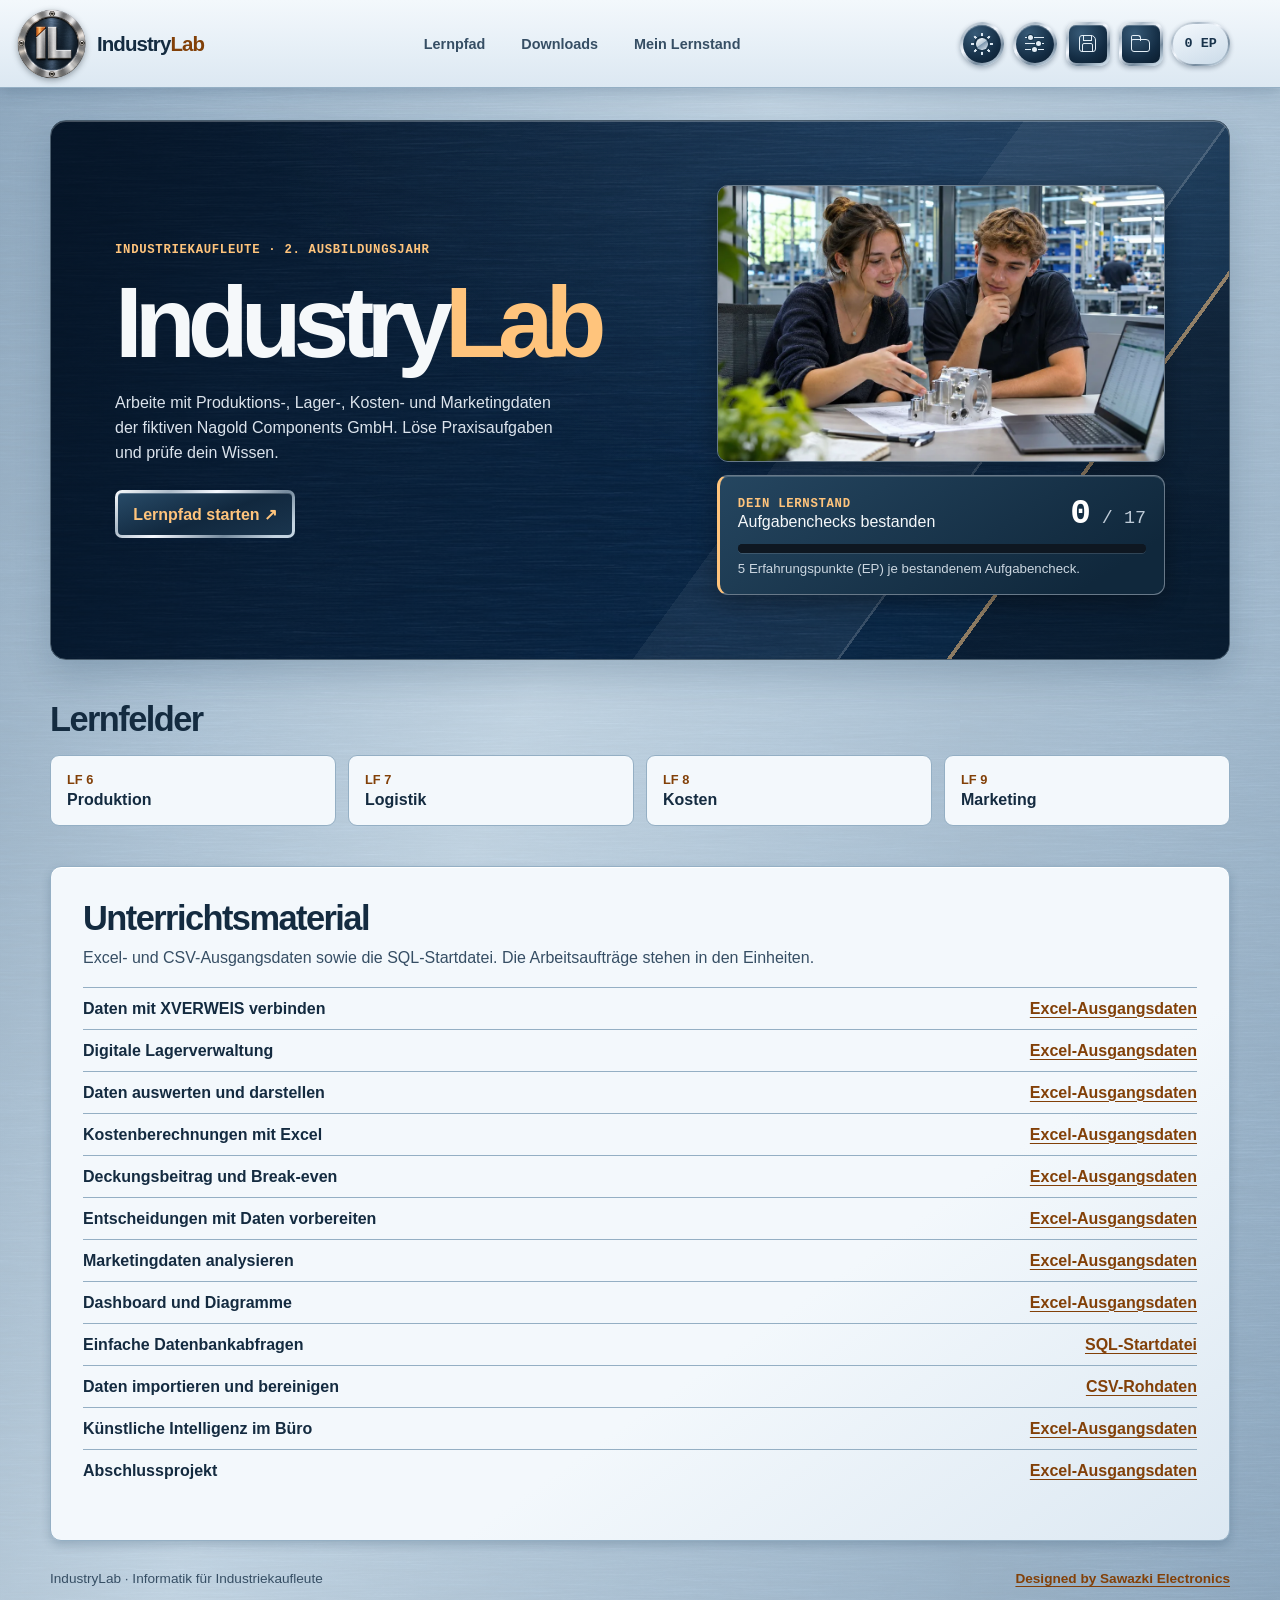
==== commit db7b0e1a: "Add a photorealistic IndustryLab homepage hero" ====
--- a/index.html
+++ b/index.html
@@ -41,12 +41,19 @@
         <p class="intro">Arbeite mit Produktions-, Lager-, Kosten- und Marketingdaten der fiktiven Nagold Components GmbH. Löse Praxisaufgaben und prüfe dein Wissen.</p>
         <a class="button" id="continue" href="./lernpfad.html">Lernpfad starten <span aria-hidden="true">↗</span></a>
       </div>
-      <div class="hero-progress">
-        <p class="eyebrow">Dein Lernstand</p>
-        <p class="progress-count"><strong id="done">0</strong><span id="count"> / 17</span></p>
-        <p>Aufgabenchecks bestanden</p>
-        <progress id="progress" max="17" value="0" aria-label="Bestandene Aufgabenchecks"></progress>
-        <p class="hero-note">5 Erfahrungspunkte (EP) je bestandenem Aufgabencheck.</p>
+      <div class="hero-visual">
+        <img class="hero-photo" src="./industrylab-start.webp" width="1040" height="640" fetchpriority="high" alt="Zwei Auszubildende besprechen ein Metallbauteil am Arbeitsplatz vor der Fertigungshalle.">
+        <div class="hero-progress">
+          <div class="hero-progress-heading">
+            <div>
+              <p class="eyebrow">Dein Lernstand</p>
+              <p>Aufgabenchecks bestanden</p>
+            </div>
+            <p class="progress-count"><strong id="done">0</strong><span id="count"> / 17</span></p>
+          </div>
+          <progress id="progress" max="17" value="0" aria-label="Bestandene Aufgabenchecks"></progress>
+          <p class="hero-note">5 Erfahrungspunkte (EP) je bestandenem Aufgabencheck.</p>
+        </div>
       </div>
     </section>
 
--- a/styles.css
+++ b/styles.css
@@ -215,7 +215,7 @@
   box-shadow: inset 0 1px #ffffff40, 0 15px 35px var(--shadow);
   color: #f5f8fa;
   display: grid;
-  grid-template-columns: minmax(0, 1.55fr) minmax(0, 1fr);
+  grid-template-columns: minmax(0, 1.2fr) minmax(0, 1fr);
   gap: clamp(24px, 5vw, 68px);
   align-items: center;
 }
@@ -226,7 +226,16 @@
   z-index: -1;
   background: linear-gradient(126deg, transparent 62%, #ffffff0e 62% 75%, #ffffff30 75% 75.18%, transparent 75.18% 82%, #ffc47c88 82% 82.3%, #080d1659 82.3%);
 }
-.hero-copy, .hero-progress { min-width: 0; }
+.hero-copy, .hero-visual { min-width: 0; }
+.hero-visual { display: grid; gap: .85rem; }
+.hero-photo {
+  display: block;
+  width: 100%;
+  height: auto;
+  border: 1px solid #687989;
+  border-radius: 11px;
+  box-shadow: 0 6px 24px #0005;
+}
 .eyebrow { font: 700 .77rem/1.4 "IBM Plex Mono", Consolas, monospace; letter-spacing: .055em; text-transform: uppercase; margin: 0; }
 .hero .eyebrow { color: var(--accent); }
 h1 { font-size: clamp(2.9rem, 7.8vw, 6.55rem); line-height: .96; letter-spacing: -.08em; margin: 16px 0 20px; }
@@ -258,7 +267,7 @@
 .secondary { --control-face: var(--quiet-face); --control-ink: var(--quiet-ink); }
 .hero :focus-visible { outline-color: var(--accent); }
 .hero-progress {
-  padding: clamp(17px, 3vw, 28px);
+  padding: clamp(12px, 2vw, 18px);
   background: linear-gradient(147deg, #254660, #10283c 86%);
   border: 1px solid #687989;
   border-left: 3px solid var(--accent);
@@ -266,8 +275,10 @@
   box-shadow: inset 0 1px #ffffff30, 0 6px 24px #0005;
 }
 .hero-progress p { margin: 0; }
-.hero-progress .progress-count { margin: 10px 0 0; font: 1.4rem "IBM Plex Mono", Consolas, monospace; color: #becbd7; }
-.progress-count strong { font-size: 3.25rem; color: #fff; }
+.hero-progress-heading { display: flex; flex-wrap: wrap; justify-content: space-between; align-items: center; gap: .2rem .8rem; }
+.hero-progress .progress-count { font: 1.15rem "IBM Plex Mono", Consolas, monospace; color: #becbd7; white-space: nowrap; }
+.progress-count strong { font-size: 2.15rem; color: #fff; }
+.hero-progress progress { margin-block: .65rem .55rem; }
 progress { display: block; width: 100%; height: 9px; margin: 17px 0 13px; appearance: none; border: 0; background: #0e1721; border-radius: 10px; overflow: hidden; box-shadow: 0 1px #ffffff22; }
 progress::-webkit-progress-bar { background: #0e1721; }
 progress::-webkit-progress-value { background: var(--accent); }
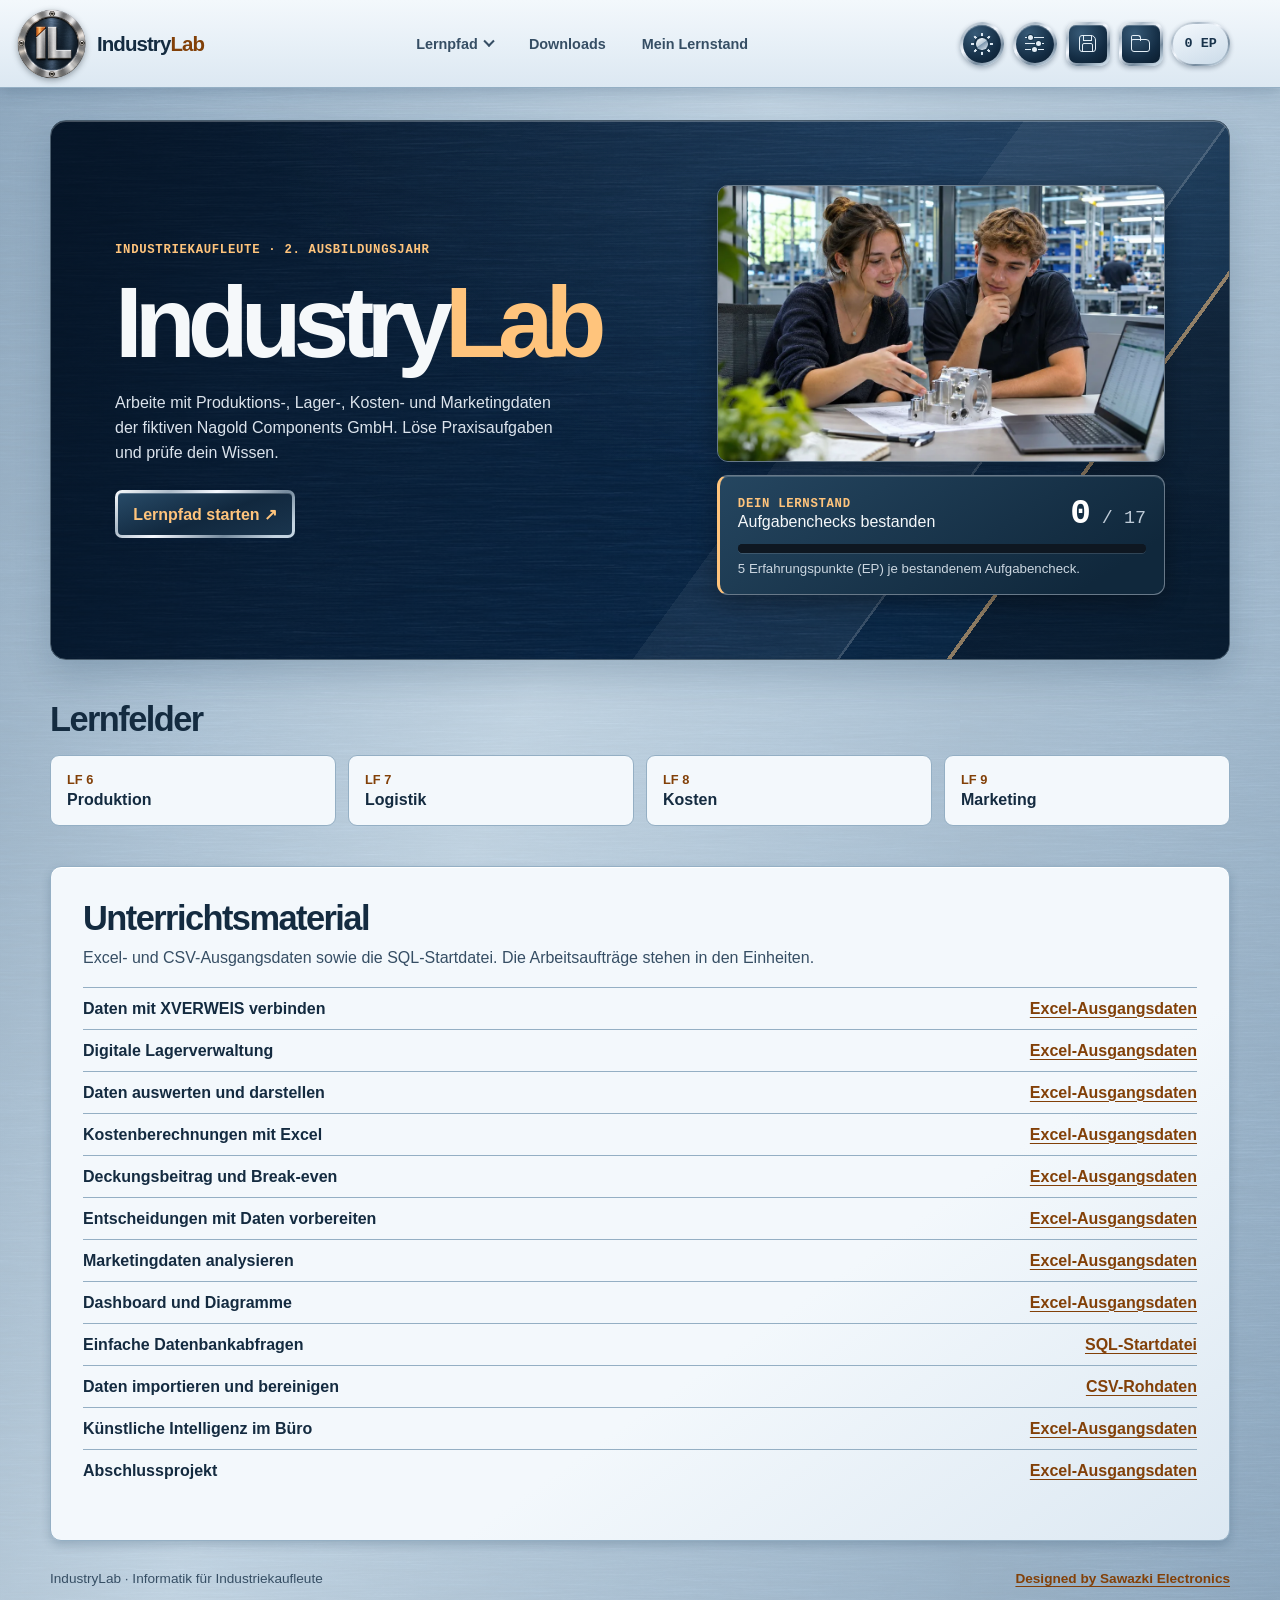
==== commit 441d916d: "Add direct lesson navigation to IndustryLab" ====
--- a/index.html
+++ b/index.html
@@ -15,7 +15,14 @@
   <header class="top"><div class="shell bar">
     <a class="brand" href="./#top" aria-label="IndustryLab – Startseite"><img class="brand-mark" src="./industrylab-logo.png" width="72" height="72" alt=""> <span>Industry<span class="brand-accent">Lab</span></span></a>
     <nav aria-label="Hauptnavigation">
-      <a href="./lernpfad.html">Lernpfad</a><a href="#material">Downloads</a><button id="open-progress" class="nav-action" type="button" aria-haspopup="dialog" aria-controls="profile">Mein Lernstand</button>
+      <details class="learning-nav" id="learning-nav">
+        <summary>Lernpfad</summary>
+        <div class="learning-nav-panel">
+          <a class="learning-nav-overview" href="./lernpfad.html">Alle Einheiten im Überblick</a>
+          <ol id="learning-nav-units"></ol>
+        </div>
+      </details>
+      <a href="#material">Downloads</a><button id="open-progress" class="nav-action" type="button" aria-haspopup="dialog" aria-controls="profile">Mein Lernstand</button>
     </nav>
     <div class="header-tools">
       <button class="theme-toggle" id="theme-toggle" type="button" aria-label="Dunkelmodus" aria-pressed="false" title="Hellen oder dunklen Modus wählen" hidden>
--- a/styles.css
+++ b/styles.css
@@ -103,6 +103,49 @@
 .top nav a, .top nav .nav-action { font-size: .9rem; font-weight: 650; text-decoration: none; color: var(--muted); }
 .top nav a:hover, .top nav .nav-action:hover, .download:hover { text-decoration: underline; }
 .top nav a[aria-current="page"] { color: var(--link); }
+.learning-nav { position: relative; }
+.learning-nav summary {
+  display: flex;
+  align-items: center;
+  gap: .45rem;
+  color: var(--muted);
+  font-size: .9rem;
+  font-weight: 650;
+  cursor: pointer;
+  list-style: none;
+}
+.learning-nav summary::-webkit-details-marker { display: none; }
+.learning-nav summary::after {
+  content: "";
+  width: .42em;
+  height: .42em;
+  border: solid currentColor;
+  border-width: 0 2px 2px 0;
+  transform: translateY(-.12em) rotate(45deg);
+}
+.learning-nav[open] summary::after { transform: translateY(.12em) rotate(225deg); }
+.learning-nav[open] summary, .learning-nav summary:hover { color: var(--link); }
+.learning-nav-panel {
+  position: absolute;
+  inset-block-start: calc(100% + .7rem);
+  inset-inline-start: 0;
+  z-index: 1;
+  width: min(22rem, calc(100vw - 24px));
+  max-height: min(25rem, 60vh);
+  overflow: auto;
+  overscroll-behavior: contain;
+  padding: .45rem;
+  background: var(--surface);
+  border: 1px solid var(--line);
+  border-radius: 10px;
+  box-shadow: 0 12px 24px var(--shadow);
+}
+.learning-nav-panel ol { list-style: none; padding: 0; margin: .25rem 0 0; }
+.top nav .learning-nav-panel a { display: flex; gap: .65rem; align-items: baseline; padding: .62rem .65rem; border-radius: 5px; color: var(--ink); }
+.top nav .learning-nav-panel a:hover, .top nav .learning-nav-panel a[aria-current="page"] { background: var(--selected); color: var(--link); }
+.learning-nav-panel a:focus-visible { outline-offset: -2px; }
+.top nav .learning-nav-overview { border-bottom: 1px solid var(--line); color: var(--link); }
+.learning-nav-number { flex: none; color: var(--link); font-variant-numeric: tabular-nums; }
 .header-tools { display: flex; align-items: center; gap: .55rem; }
 .points {
   --control-face: var(--quiet-face);
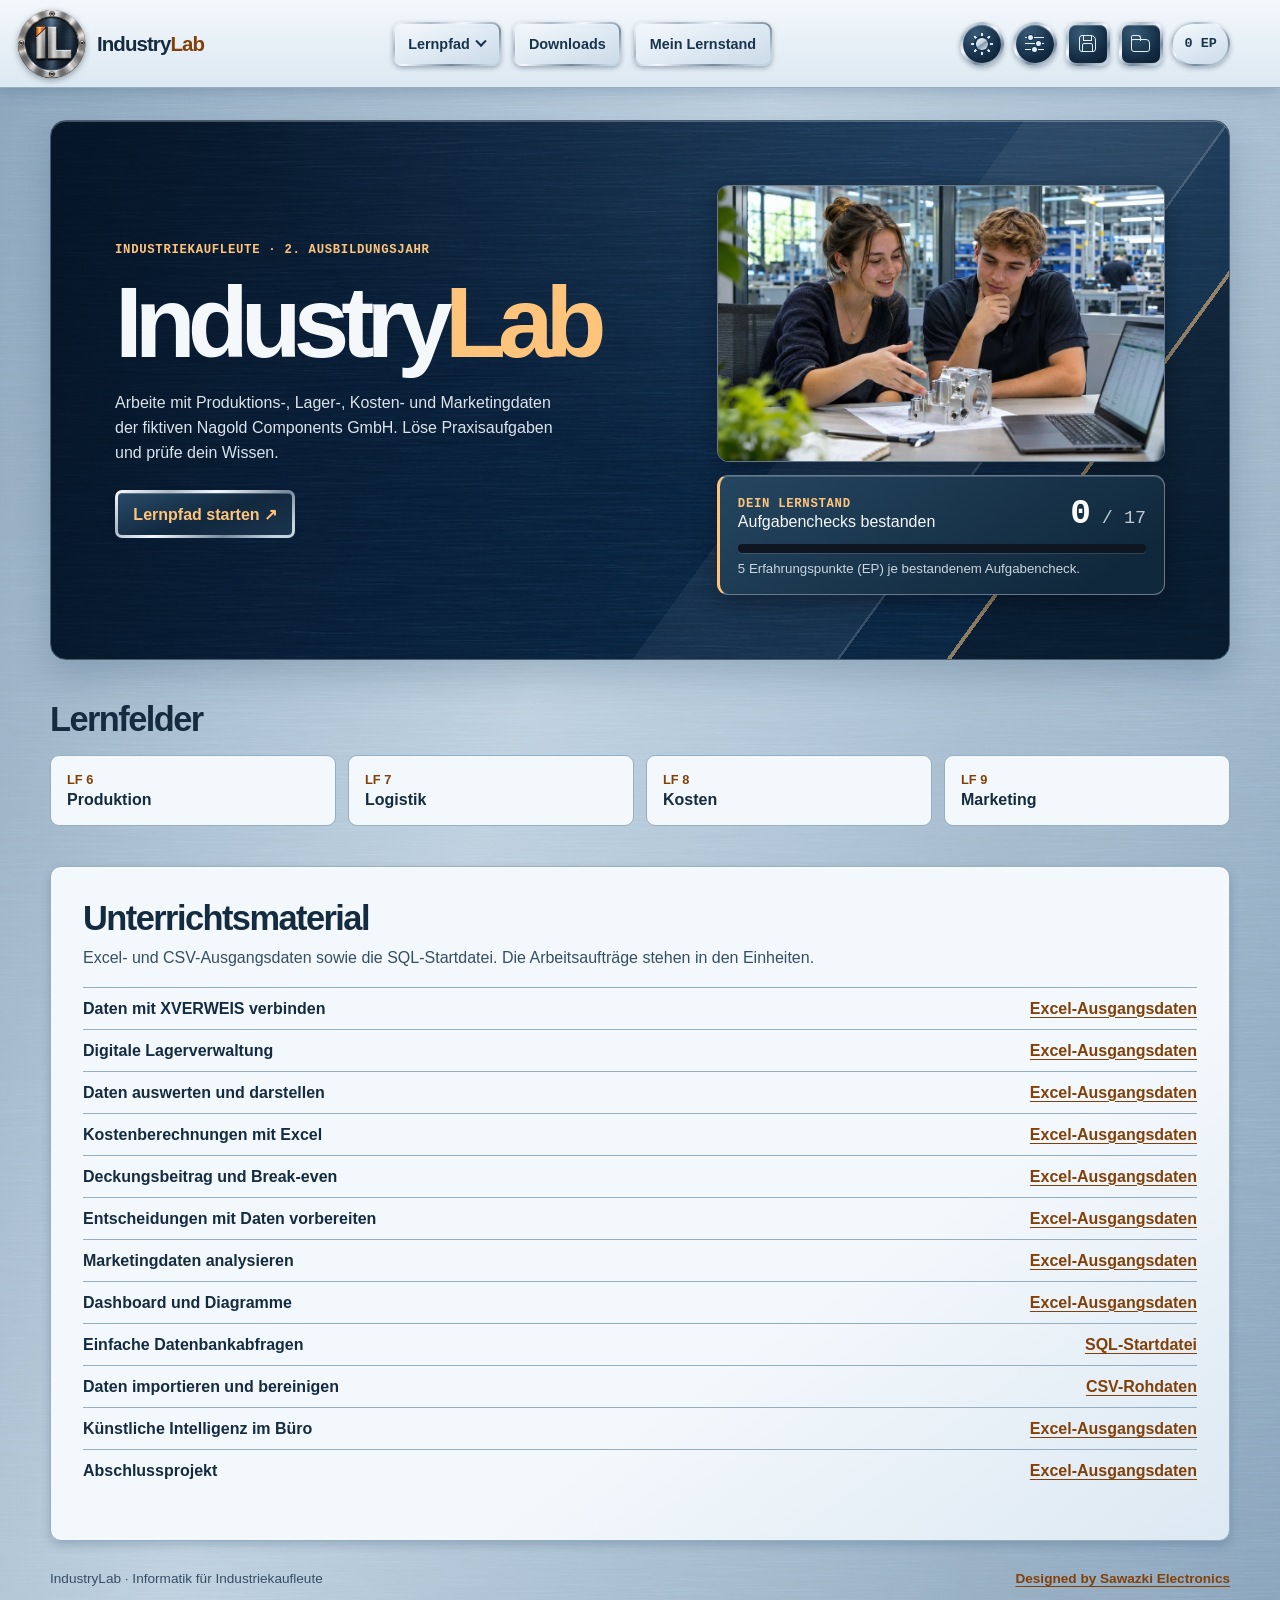
==== commit e7781d85: "Keep backup controls in the header" ====
--- a/index.html
+++ b/index.html
@@ -124,11 +124,6 @@
       <p id="balance"></p>
       <progress id="profile-progress" max="17" value="0" aria-label="Bestandene Aufgabenchecks"></progress>
       <ul class="ledger" id="ledger"></ul>
-      <p>Eine Sicherung enthält dein freiwilliges Profil, deinen Lernstand und deine eingegebenen Antworten.</p>
-      <div class="actions">
-        <button id="export" type="button">Sicherung speichern</button>
-        <button id="import" class="secondary" type="button">Sicherung laden</button>
-      </div>
       <p id="backup-status" role="status" tabindex="-1"></p>
     </section>
   </dialog>
--- a/styles.css
+++ b/styles.css
@@ -99,18 +99,45 @@
 }
 .brand-mark { width: 72px; height: 72px; object-fit: contain; filter: drop-shadow(0 2px 3px #09121a60); }
 .brand-accent { color: var(--link); }
-.top nav { display: flex; gap: clamp(12px, 3vw, 36px); }
-.top nav a, .top nav .nav-action { font-size: .9rem; font-weight: 650; text-decoration: none; color: var(--muted); }
-.top nav a:hover, .top nav .nav-action:hover, .download:hover { text-decoration: underline; }
-.top nav a[aria-current="page"] { color: var(--link); }
+.top nav { display: flex; align-items: center; gap: clamp(.4rem, 1vw, .8rem); }
+.top nav a { font-size: .9rem; font-weight: 650; text-decoration: none; color: var(--muted); }
+.download:hover { text-decoration: underline; }
+:is(.top nav > a, .top nav > .nav-action, .learning-nav > summary) {
+  --nav-rim: var(--silver-rim);
+  display: inline-flex;
+  align-items: center;
+  justify-content: center;
+  min-height: 44px;
+  padding: .48rem .85rem;
+  border: 2px solid transparent;
+  border-radius: 9px;
+  background: linear-gradient(125deg, transparent 39%, #dcefff4d 50%, transparent 61%) 100% 0 / 240% 100% no-repeat padding-box,
+    var(--quiet-face) padding-box, var(--nav-rim) border-box;
+  box-shadow: inset 0 1px #eff8ff40, 0 2px 5px var(--control-shadow);
+  color: var(--quiet-ink);
+  font-size: .9rem;
+  font-weight: 750;
+  text-decoration: none;
+  white-space: nowrap;
+  transition: background-position .38s ease, transform .16s ease, box-shadow .16s ease;
+}
+@media (hover: hover) {
+  :is(.top nav > a, .top nav > .nav-action, .learning-nav > summary):hover {
+    background-position: 0 0, 0 0, 0 0;
+    box-shadow: inset 0 1px #eff8ff70, 0 5px 13px var(--control-shadow);
+    transform: translateY(-2px);
+  }
+}
+:is(.top nav > a, .top nav > .nav-action, .learning-nav > summary):active {
+  transform: translateY(1px);
+  box-shadow: inset 0 2px 5px var(--control-shadow);
+}
+.top nav > a[aria-current="page"], .learning-nav:is([open], :has([aria-current="page"])) > summary {
+  --nav-rim: linear-gradient(145deg, var(--accent), var(--edge));
+}
 .learning-nav { position: relative; }
 .learning-nav summary {
-  display: flex;
-  align-items: center;
   gap: .45rem;
-  color: var(--muted);
-  font-size: .9rem;
-  font-weight: 650;
   cursor: pointer;
   list-style: none;
 }
@@ -124,7 +151,6 @@
   transform: translateY(-.12em) rotate(45deg);
 }
 .learning-nav[open] summary::after { transform: translateY(.12em) rotate(225deg); }
-.learning-nav[open] summary, .learning-nav summary:hover { color: var(--link); }
 .learning-nav-panel {
   position: absolute;
   inset-block-start: calc(100% + .7rem);
@@ -438,6 +464,7 @@
   .brand > span { display: none; }
   .header-tools { gap: 5px; }
   .points { padding-inline: .4rem; }
+  :is(.top nav > a, .top nav > .nav-action, .learning-nav > summary) { padding-inline: .52rem; font-size: .83rem; }
 }
 @media (max-width: 360px) {
   .header-tools { gap: 4px; }
@@ -445,6 +472,8 @@
   .points { height: 36px; }
 }
 @media (forced-colors: active) {
+  :is(.top nav > a, .top nav > .nav-action, .learning-nav > summary) { background: ButtonFace; color: ButtonText; border-color: ButtonText; }
+  .learning-nav[open] > summary { border-color: Highlight; }
   .sliders-icon { color: ButtonText; forced-color-adjust: none; }
   .button, button, .points { border-color: ButtonText; }
   .filters button[aria-pressed="true"] { border-color: Highlight; }
@@ -459,7 +488,10 @@
   .theme-moon::before { content: "☾"; }
 }
 
-.top nav .nav-action { padding: 0; border: 0; background: none; box-shadow: none; }
+@media (prefers-reduced-motion: reduce) {
+  :is(.top nav > a, .top nav > .nav-action, .learning-nav > summary) { transition: none; }
+  :is(.top nav > a, .top nav > .nav-action, .learning-nav > summary):is(:hover, :active) { transform: none; }
+}
 #profile-title { margin: 0; }
 .profile-fields {
   display: grid;
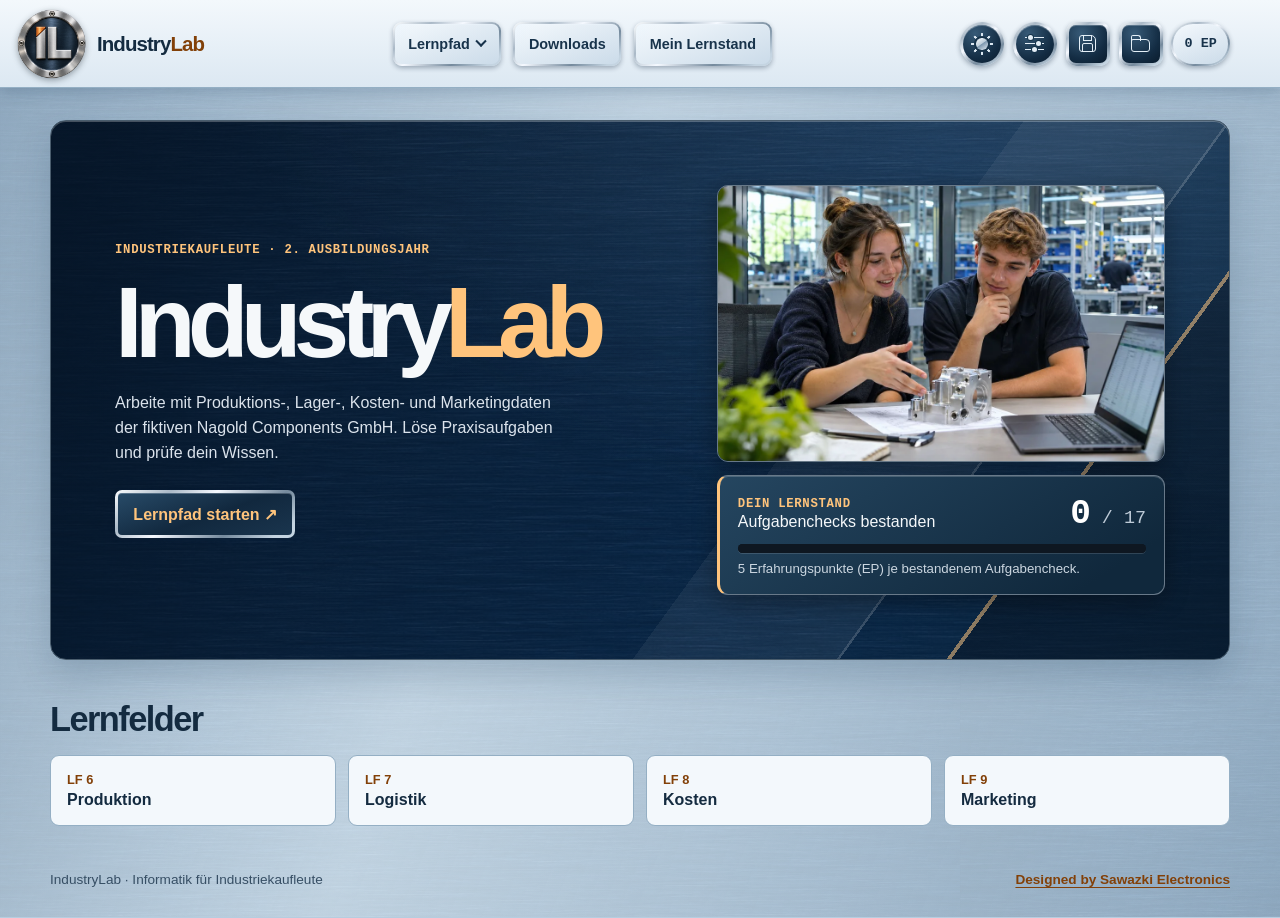
==== commit 072fb071: "Publish the IndustryLab downloads page" ====
--- a/index.html
+++ b/index.html
@@ -22,7 +22,7 @@
           <ol id="learning-nav-units"></ol>
         </div>
       </details>
-      <a href="#material">Downloads</a><button id="open-progress" class="nav-action" type="button" aria-haspopup="dialog" aria-controls="profile">Mein Lernstand</button>
+      <a href="./downloads.html">Downloads</a><button id="open-progress" class="nav-action" type="button" aria-haspopup="dialog" aria-controls="profile">Mein Lernstand</button>
     </nav>
     <div class="header-tools">
       <button class="theme-toggle" id="theme-toggle" type="button" aria-label="Dunkelmodus" aria-pressed="false" title="Hellen oder dunklen Modus wählen" hidden>
@@ -73,12 +73,6 @@
         <li><a href="./lernpfad.html?lf=9"><span>LF 9</span>Marketing</a></li>
       </ul>
     </section>
-
-    <section class="section panel" id="material">
-      <h2>Unterrichtsmaterial</h2><p>Excel- und CSV-Ausgangsdaten sowie die SQL-Startdatei. Die Arbeitsaufträge stehen in den Einheiten.</p>
-      <ul class="material-list" id="downloads"></ul>
-    </section>
-
   </main>
   <footer class="shell footer">
     <span>IndustryLab · Informatik für Industriekaufleute</span>
--- a/styles.css
+++ b/styles.css
@@ -375,14 +375,19 @@
   box-shadow: inset 0 -2px var(--accent), 0 2px 5px var(--control-shadow);
 }
 .cards { display: grid; grid-template-columns: repeat(3, minmax(0, 1fr)); gap: 14px; }
-.card, .panel {
+.card-link, .panel {
   background: linear-gradient(145deg, var(--surface) 64%, var(--inset));
   border: 1px solid var(--line);
   border-radius: 11px;
   padding: 20px;
   box-shadow: inset 0 1px var(--bevel), 0 4px 10px var(--shadow);
 }
-.card { min-height: 184px; display: flex; flex-direction: column; gap: 10px; }
+.card { min-height: 184px; display: flex; }
+.card-link { flex: 1; min-width: 0; display: flex; flex-direction: column; gap: 10px; text-decoration: none; }
+@media (hover: hover) {
+  .card-link:hover { border-color: var(--edge); box-shadow: inset 0 1px var(--bevel), 0 6px 16px var(--shadow); }
+  .card-link:hover .button { filter: brightness(1.14); }
+}
 .card h3 { font-size: 1.15rem; letter-spacing: -.024em; margin: 0; }
 .card p { font-size: .92rem; margin: 0; }
 .card .eyebrow { color: var(--link); font-size: .73rem; }
@@ -390,6 +395,8 @@
 .panel { padding: clamp(18px, 4vw, 32px); }
 .material-list, .ledger { padding: 0; margin: 16px 0; list-style: none; }
 .material-list li, .ledger li { display: flex; align-items: baseline; justify-content: space-between; flex-wrap: wrap; gap: .5rem 1rem; border-top: 1px solid var(--line); padding: .72rem 0; }
+.material-unit { color: var(--ink); font-weight: 750; text-underline-offset: .2em; }
+.material-unit:hover { color: var(--link); }
 .downloads, .actions { display: flex; flex-wrap: wrap; gap: .55rem 1rem; }
 .download { color: var(--link); font-weight: 750; text-underline-offset: .2em; }
 .footer {
@@ -547,10 +554,25 @@
 }
 
 #lesson-plan h3, #quiz h3 { margin: 1rem 0 .5rem; font-size: 1rem; }
-#lesson-files:empty { display: none; }
-.lesson-back { margin-top: 1.5rem; }
-.lesson-back a, .lesson-neighbors a { color: var(--link); font-weight: 700; text-underline-offset: .18em; }
-.lesson-page { max-width: 860px; margin: 1rem auto 2rem; }
+#lesson-files h2 { margin: 0 0 .4rem; font-size: 1rem; letter-spacing: normal; }
+.lesson-breadcrumb { max-width: 860px; margin: .75rem auto .55rem; }
+.lesson-breadcrumb ol { display: flex; flex-wrap: wrap; align-items: baseline; gap: .2rem .45rem; margin: 0; padding: 0; list-style: none; }
+.lesson-breadcrumb li { min-width: 0; }
+.lesson-breadcrumb a { display: inline-block; padding: .25rem .35rem; border-radius: 5px; color: var(--link); font-size: .9rem; font-weight: 700; text-decoration: none; overflow-wrap: anywhere; }
+.lesson-breadcrumb a[aria-current="page"] { color: var(--ink); }
+.lesson-breadcrumb a:hover { background: var(--selected); }
+.lesson-breadcrumb li + li:not([hidden]) { display: flex; align-items: baseline; gap: .4rem; }
+.lesson-breadcrumb li + li::before {
+  content: "";
+  flex: none;
+  width: .42rem;
+  height: .42rem;
+  border: solid var(--edge);
+  border-width: 0 2px 2px 0;
+  transform: translateY(-.08rem) rotate(-45deg);
+}
+.lesson-neighbors a { color: var(--link); font-weight: 700; text-underline-offset: .18em; }
+.lesson-page { max-width: 860px; margin: 0 auto 2rem; }
 .lesson-page header h1 { font-size: clamp(1.75rem, 5vw, 3rem); }
 .lesson-neighbors { display: flex; flex-wrap: wrap; gap: 1rem; border-top: 1px solid var(--line); margin-top: 1.5rem; padding-top: 1rem; }
 .lesson-neighbors a { max-width: 100%; overflow-wrap: anywhere; }
@@ -587,6 +609,6 @@
 .lesson-jumps a:hover { color: var(--link); text-decoration: underline; }
 #lesson-plan h2, #quiz h2 { margin-block: 1.2rem .45rem; font-size: 1.35rem; }
 @media (max-width: 620px) {
-  .home-fields { grid-template-columns: repeat(2, minmax(0, 1fr)); }
+  .home-fields { grid-template-columns: repeat(2, minmax(0, 1fr)); }
   #lesson-photo { aspect-ratio: 16 / 9; }
 }
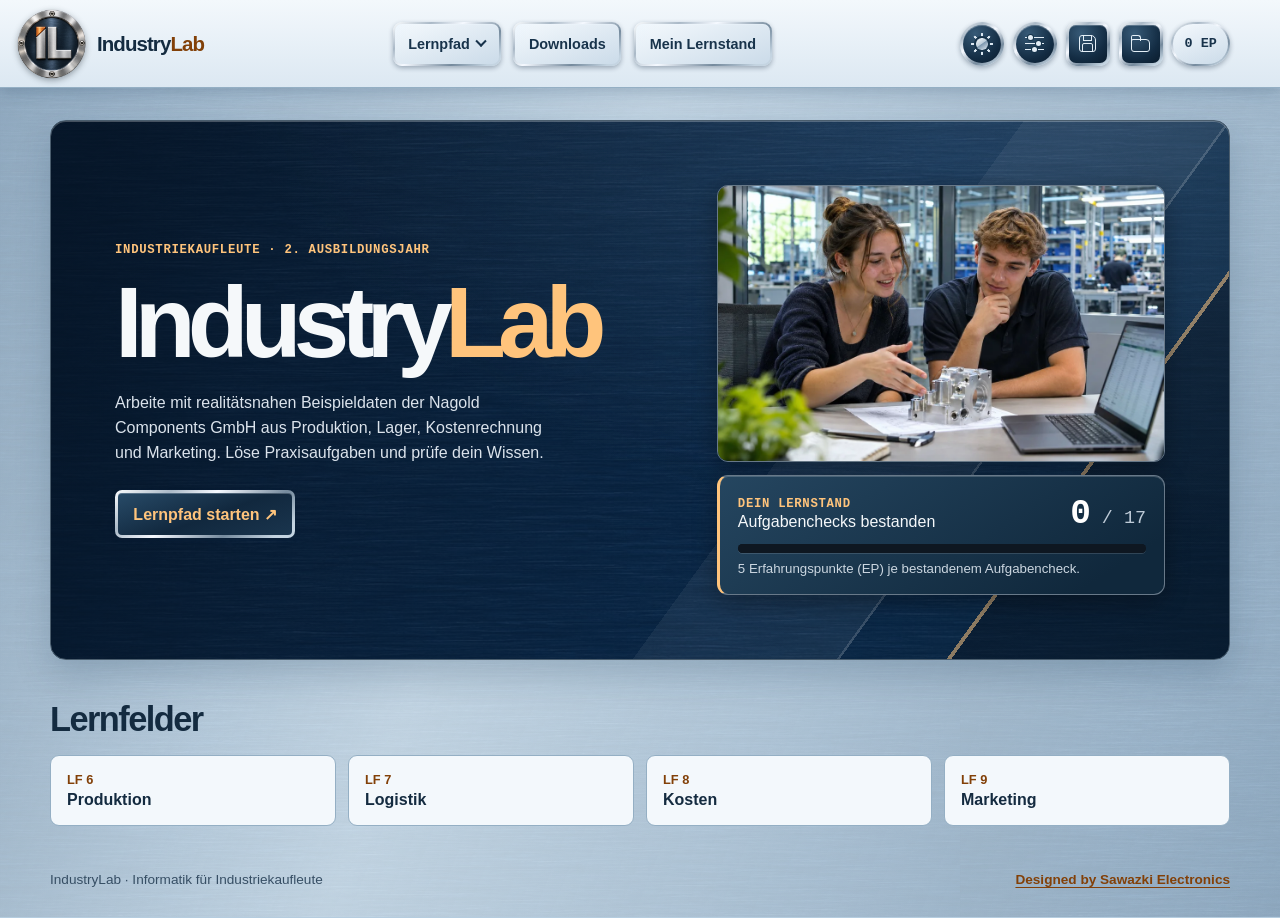
==== commit 170c380a: "Publish the revised IndustryLab home introduction" ====
--- a/index.html
+++ b/index.html
@@ -45,7 +45,7 @@
       <div class="hero-copy">
         <p class="eyebrow">Industriekaufleute · 2. Ausbildungsjahr</p>
         <h1>Industry<span>Lab</span></h1>
-        <p class="intro">Arbeite mit Produktions-, Lager-, Kosten- und Marketingdaten der fiktiven Nagold Components GmbH. Löse Praxisaufgaben und prüfe dein Wissen.</p>
+        <p class="intro">Arbeite mit realitätsnahen Beispieldaten der Nagold Components GmbH aus Produktion, Lager, Kostenrechnung und Marketing. Löse Praxisaufgaben und prüfe dein Wissen.</p>
         <a class="button" id="continue" href="./lernpfad.html">Lernpfad starten <span aria-hidden="true">↗</span></a>
       </div>
       <div class="hero-visual">
--- a/styles.css
+++ b/styles.css
@@ -442,9 +442,9 @@
 .scenario-fields label { display: grid; gap: .3rem; font-size: .86rem; }
 .scenario-fields input, .scenario-fields select { width: 100%; padding: .4rem; }
 .sql-lab pre { white-space: pre-wrap; overflow-wrap: anywhere; padding: .7rem; border: 1px solid var(--line); border-radius: 7px; background: var(--surface); }
-.sql-lab table { border-collapse: collapse; width: 100%; text-align: start; }
-.sql-lab caption { text-align: start; font-weight: 750; margin-block: .4rem; }
-.sql-lab th, .sql-lab td { border-block-end: 1px solid var(--line); padding: .35rem .5rem; text-align: start; }
+.scenario table { border-collapse: collapse; width: 100%; text-align: start; }
+.scenario caption { text-align: start; font-weight: 750; margin-block: .4rem; }
+.scenario th, .scenario td { border-block-end: 1px solid var(--line); padding: .35rem .5rem; text-align: start; }
 .sr-only { position: absolute; width: 1px; height: 1px; overflow: hidden; clip-path: inset(50%); white-space: nowrap; }
 
 @media (max-width: 920px) {
@@ -584,6 +584,11 @@
 .lesson-steps li + li { margin-top: .5rem; }
 .lesson-hint { margin-block: 1rem; }
 .lesson-hint summary { cursor: pointer; font-weight: 700; }
+.erp-case { margin-block: 1rem; }
+.case-handoffs { display: grid; gap: .55rem; padding-inline-start: 1.4rem; }
+.case-handoffs li { padding: .55rem .75rem; border: 1px solid var(--line); border-radius: 7px; background: var(--inset); }
+.case-handoffs li::marker { color: var(--link); font-weight: 750; }
+.case-handoffs p { margin: .25rem 0 0; }
 
 #lesson-responses { margin-block: 1.6rem; padding-block: 1.1rem; border-block: 1px solid var(--line); }
 #lesson-responses h2 { margin: 0; font-size: 1.25rem; }
@@ -602,6 +607,10 @@
 .home-fields a { display: grid; gap: .25rem; padding: 1rem; border: 1px solid var(--line); border-radius: 9px; background: var(--surface); color: var(--ink); text-decoration: none; font-weight: 750; }
 .home-fields a:hover { background: var(--selected); text-decoration: underline; }
 .home-fields span { color: var(--link); font-size: .8rem; }
+.path-toolbar { display: flex; flex-wrap: wrap; align-items: center; gap: .25rem 1rem; }
+.path-open { display: inline-flex; align-items: center; gap: .5rem; font-size: .88rem; font-weight: 700; cursor: pointer; }
+.path-open[hidden] { display: none; }
+.path-open input { width: 1.05em; height: 1.05em; margin: 0; accent-color: var(--link); }
 .path-results { font-size: .88rem; }
 .card-photo { width: 100%; height: auto; aspect-ratio: 16 / 7; object-fit: cover; border-radius: 7px; border: 1px solid var(--line); }
 .lesson-jumps { display: flex; flex-wrap: wrap; gap: .4rem .6rem; margin: 1.1rem 0; }
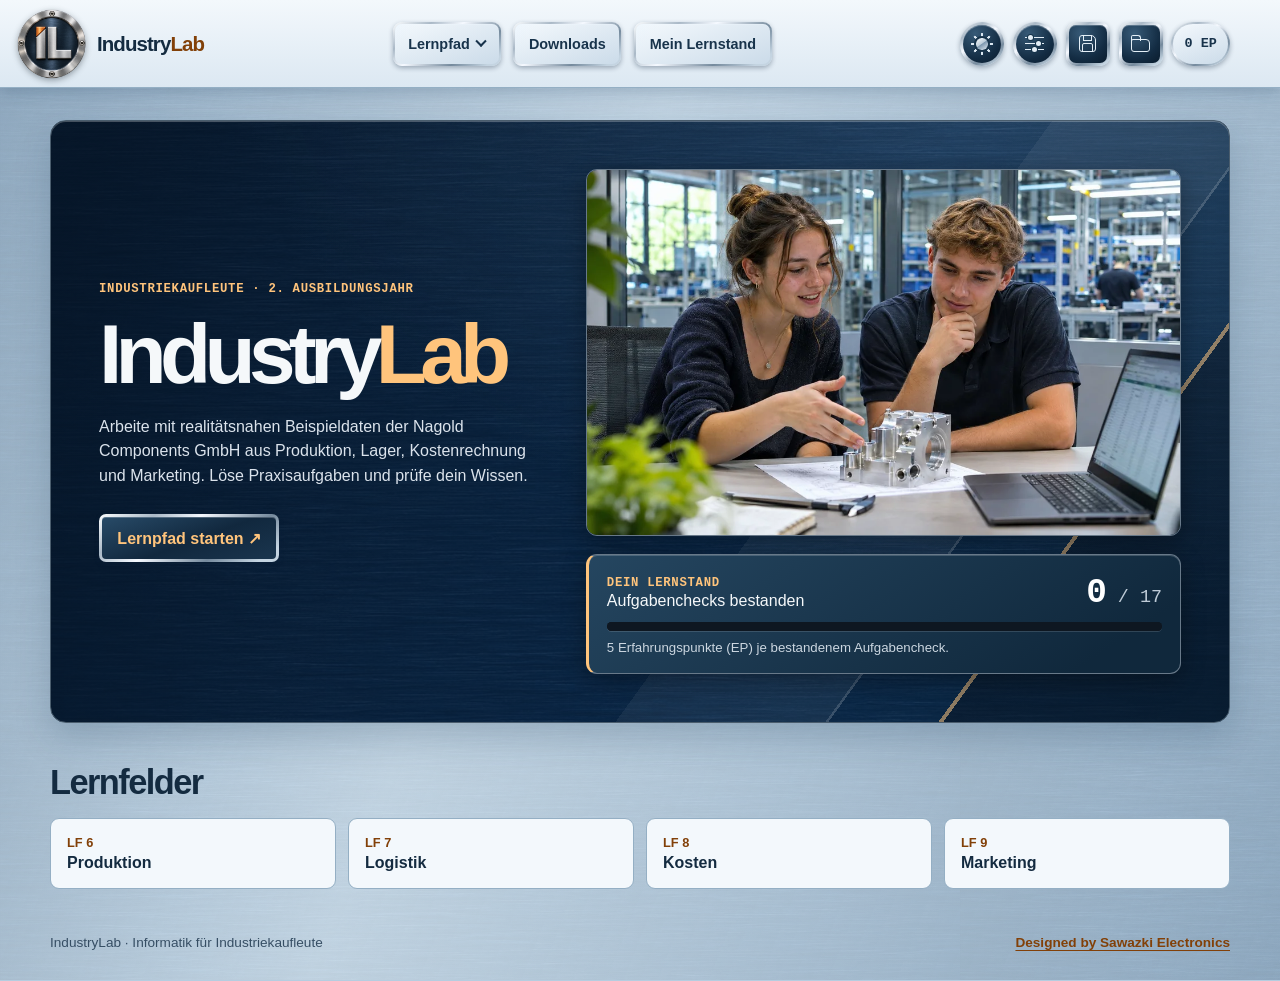
==== commit e4e151c6: "Open the learning path menu on hover and show all units" ====
--- a/index.html
+++ b/index.html
@@ -18,7 +18,6 @@
       <details class="learning-nav" id="learning-nav">
         <summary>Lernpfad</summary>
         <div class="learning-nav-panel">
-          <a class="learning-nav-overview" href="./lernpfad.html">Alle Einheiten im Überblick</a>
           <ol id="learning-nav-units"></ol>
         </div>
       </details>
--- a/styles.css
+++ b/styles.css
@@ -1,7 +1,8 @@
 * { box-sizing: border-box; }
 :root {
   color-scheme: light;
-  scroll-padding-block-start: 5.5rem;
+  --header-block-size: 5rem;
+  scroll-padding-block-start: calc(var(--header-block-size) + .5rem);
   font-family: "Inter", "Segoe UI", sans-serif;
   color: var(--ink);
   background-color: var(--metal-base);
@@ -153,12 +154,13 @@
 .learning-nav[open] summary::after { transform: translateY(.12em) rotate(225deg); }
 .learning-nav-panel {
   position: absolute;
-  inset-block-start: calc(100% + .7rem);
-  inset-inline-start: 0;
+  inset-block-start: 100%;
+  inset-inline-start: var(--learning-menu-offset, 0px);
   z-index: 1;
-  width: min(22rem, calc(100vw - 24px));
-  max-height: min(25rem, 60vh);
-  overflow: auto;
+  width: min(22rem, calc(100vw - 2rem));
+  max-height: 60vh;
+  max-height: max(3rem, calc(100dvh - var(--learning-menu-anchor, 0px) - .6rem));
+  overflow-y: auto;
   overscroll-behavior: contain;
   padding: .45rem;
   background: var(--surface);
@@ -166,12 +168,28 @@
   border-radius: 10px;
   box-shadow: 0 12px 24px var(--shadow);
 }
-.learning-nav-panel ol { list-style: none; padding: 0; margin: .25rem 0 0; }
+.learning-nav-panel ol { list-style: none; padding: 0; margin: 0; }
 .top nav .learning-nav-panel a { display: flex; gap: .65rem; align-items: baseline; padding: .62rem .65rem; border-radius: 5px; color: var(--ink); }
 .top nav .learning-nav-panel a:hover, .top nav .learning-nav-panel a[aria-current="page"] { background: var(--selected); color: var(--link); }
 .learning-nav-panel a:focus-visible { outline-offset: -2px; }
-.top nav .learning-nav-overview { border-bottom: 1px solid var(--line); color: var(--link); }
 .learning-nav-number { flex: none; color: var(--link); font-variant-numeric: tabular-nums; }
+@media (min-width: 700px) {
+  .learning-nav-panel { width: min(45rem, calc(100vw - 2rem)); }
+  .learning-nav-panel ol {
+    display: grid;
+    grid-auto-flow: column;
+    grid-template-columns: repeat(2, minmax(0, 1fr));
+    grid-template-rows: repeat(9, auto);
+    column-gap: .5rem;
+  }
+}
+@media (min-width: 1080px) and (max-height: 600px) {
+  .learning-nav-panel { width: min(65rem, calc(100vw - 2rem)); }
+  .learning-nav-panel ol {
+    grid-template-columns: repeat(3, minmax(0, 1fr));
+    grid-template-rows: repeat(6, auto);
+  }
+}
 .header-tools { display: flex; align-items: center; gap: .55rem; }
 .points {
   --control-face: var(--quiet-face);
@@ -274,7 +292,7 @@
   isolation: isolate;
   overflow: hidden;
   margin-top: 32px;
-  padding: clamp(25px, 5vw, 64px);
+  padding: clamp(20px, 4vw, 48px);
   border: 1px solid #4a5d6d;
   border-radius: 16px;
   background:
@@ -284,8 +302,8 @@
   box-shadow: inset 0 1px #ffffff40, 0 15px 35px var(--shadow);
   color: #f5f8fa;
   display: grid;
-  grid-template-columns: minmax(0, 1.2fr) minmax(0, 1fr);
-  gap: clamp(24px, 5vw, 68px);
+  grid-template-columns: minmax(0, 1fr) minmax(0, 1.35fr);
+  gap: clamp(24px, 4vw, 46px);
   align-items: center;
 }
 .hero::before {
@@ -296,7 +314,8 @@
   background: linear-gradient(126deg, transparent 62%, #ffffff0e 62% 75%, #ffffff30 75% 75.18%, transparent 75.18% 82%, #ffc47c88 82% 82.3%, #080d1659 82.3%);
 }
 .hero-copy, .hero-visual { min-width: 0; }
-.hero-visual { display: grid; gap: .85rem; }
+.hero-copy { container-type: inline-size; }
+.hero-visual { display: grid; gap: 1.125rem; }
 .hero-photo {
   display: block;
   width: 100%;
@@ -305,9 +324,14 @@
   border-radius: 11px;
   box-shadow: 0 6px 24px #0005;
 }
+@media (hover: hover) and (pointer: fine) and (prefers-reduced-motion: no-preference) {
+  .hero-photo { transition: transform 280ms ease-out, box-shadow 280ms ease-out; }
+  .hero-photo:hover { transform: scale(1.04); box-shadow: 0 12px 32px #0007; }
+}
 .eyebrow { font: 700 .77rem/1.4 "IBM Plex Mono", Consolas, monospace; letter-spacing: .055em; text-transform: uppercase; margin: 0; }
 .hero .eyebrow { color: var(--accent); }
 h1 { font-size: clamp(2.9rem, 7.8vw, 6.55rem); line-height: .96; letter-spacing: -.08em; margin: 16px 0 20px; }
+.hero h1 { font-size: clamp(2.5rem, 19cqi, 6.55rem); }
 h1 span { color: var(--accent); }
 .intro { max-width: 51ch; color: #dbe3ec; line-height: 1.55; margin: 0 0 25px; }
 .button, button {
@@ -441,14 +465,20 @@
 .scenario-fields { display: grid; grid-template-columns: repeat(auto-fit, minmax(130px, 1fr)); gap: .6rem; margin-block: 12px; }
 .scenario-fields label { display: grid; gap: .3rem; font-size: .86rem; }
 .scenario-fields input, .scenario-fields select { width: 100%; padding: .4rem; }
+.break-even-chart { margin: .8rem 0 0; }
+.break-even-chart canvas { display: block; width: min(100%, 600px); height: auto; border: 1px solid var(--line); border-radius: 7px; background: #f2f6fa; }
+.break-even-chart figcaption p { margin: .4rem 0; }
 .sql-lab pre { white-space: pre-wrap; overflow-wrap: anywhere; padding: .7rem; border: 1px solid var(--line); border-radius: 7px; background: var(--surface); }
 .scenario table { border-collapse: collapse; width: 100%; text-align: start; }
 .scenario caption { text-align: start; font-weight: 750; margin-block: .4rem; }
 .scenario th, .scenario td { border-block-end: 1px solid var(--line); padding: .35rem .5rem; text-align: start; }
+:is(.lookup-lab, .cost-lab) table { font-size: .9rem; overflow-wrap: anywhere; }
+.cost-lab td { padding-inline: .35rem; }
+.lookup-lab .lookup-match { background: var(--selected); color: var(--link); font-weight: 750; }
 .sr-only { position: absolute; width: 1px; height: 1px; overflow: hidden; clip-path: inset(50%); white-space: nowrap; }
 
 @media (max-width: 920px) {
-  :root { scroll-padding-block-start: 8.25rem; }
+  :root { --header-block-size: 7.75rem; }
   .bar { display: grid; grid-template-columns: minmax(0, 1fr) auto; padding: 8px 12px 12px; gap: 8px; }
   .brand { font-size: clamp(1.05rem, 5.3vw, 1.28rem); }
   .brand-mark { flex: none; width: 54px; height: 54px; }
@@ -457,12 +487,14 @@
 }
 @media (max-width: 850px) {
   .cards { grid-template-columns: repeat(2, minmax(0, 1fr)); }
-  .hero { grid-template-columns: minmax(0, 1.3fr) minmax(0, 1fr); }
+}
+@media (max-width: 760px) {
+  .hero { grid-template-columns: minmax(0, 1fr); }
 }
 @media (max-width: 620px) {
   .shell { width: calc(100% - 28px); }
   .bar { width: 100%; }
-  .hero { grid-template-columns: minmax(0, 1fr); margin-top: 16px; }
+  .hero { margin-top: 16px; }
   .section-head { align-items: stretch; flex-direction: column; }
   .cards { grid-template-columns: 1fr; }
   .card { min-height: 0; }
